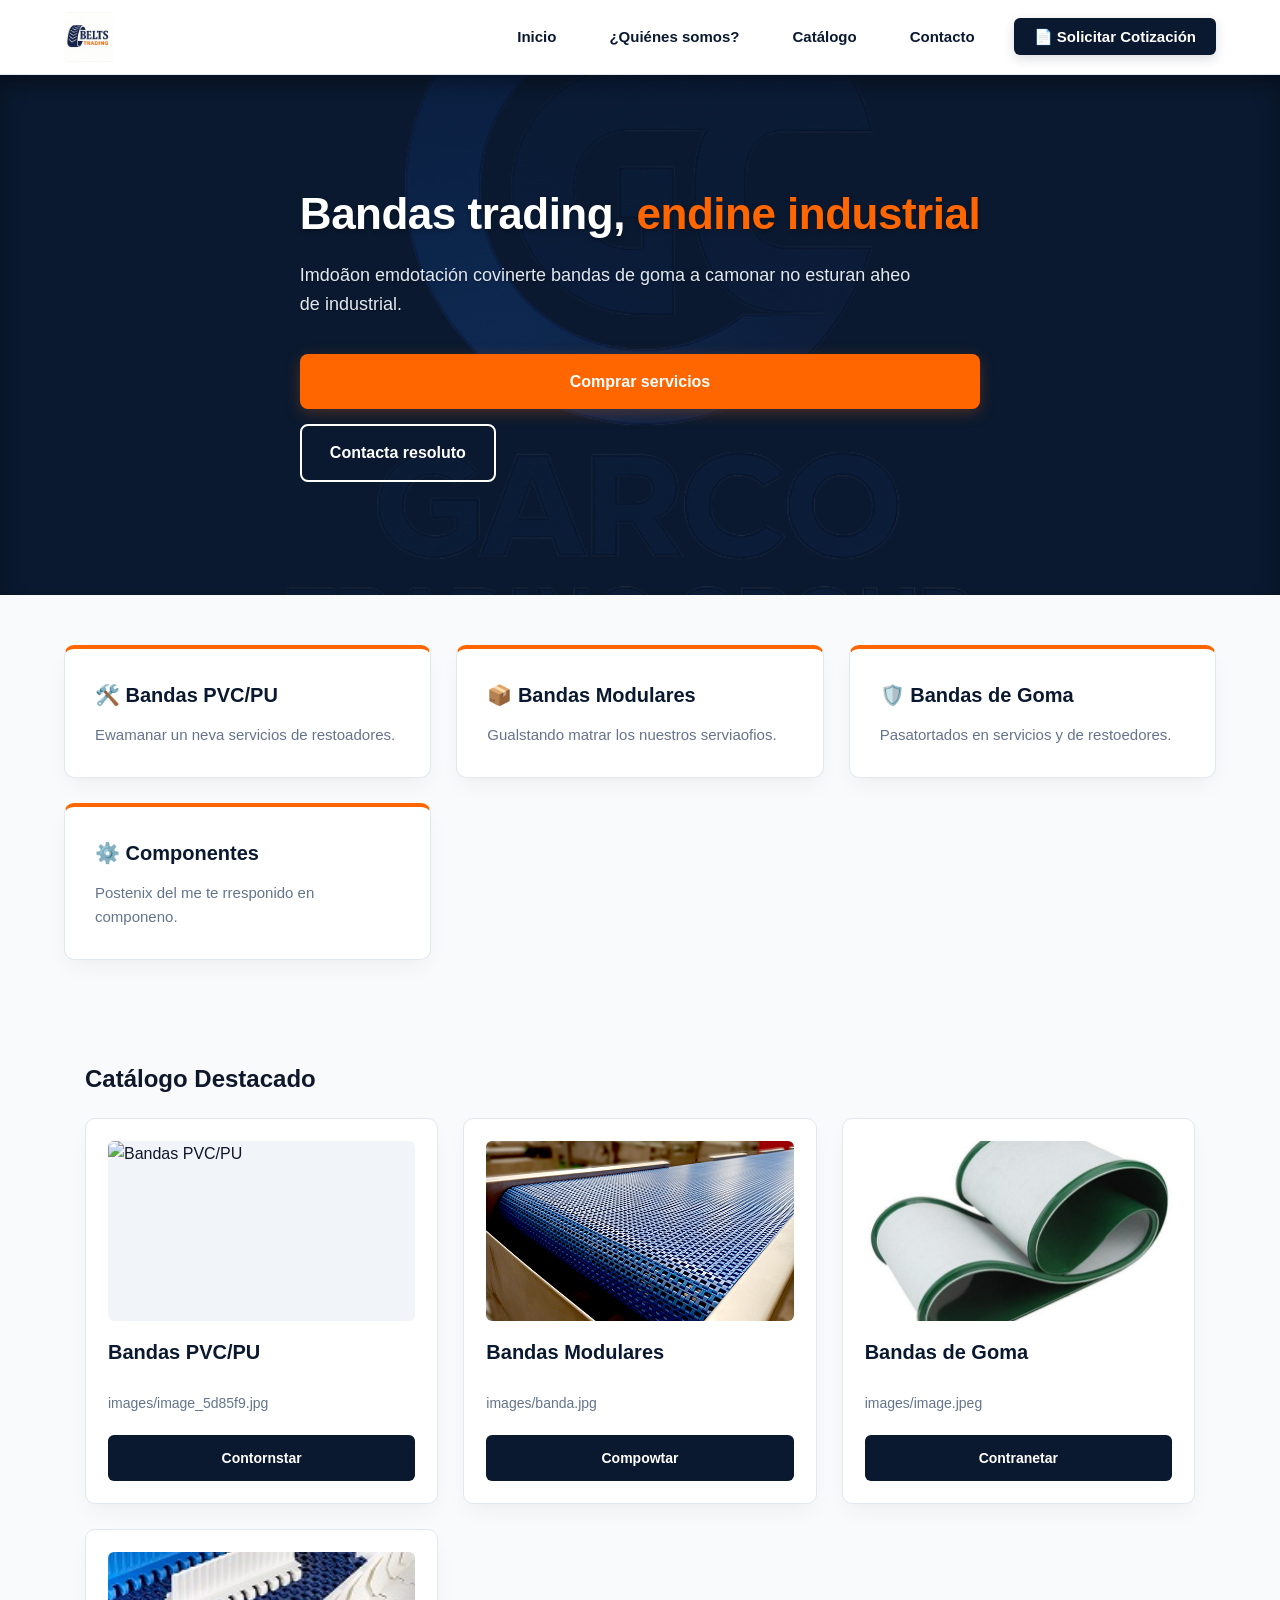
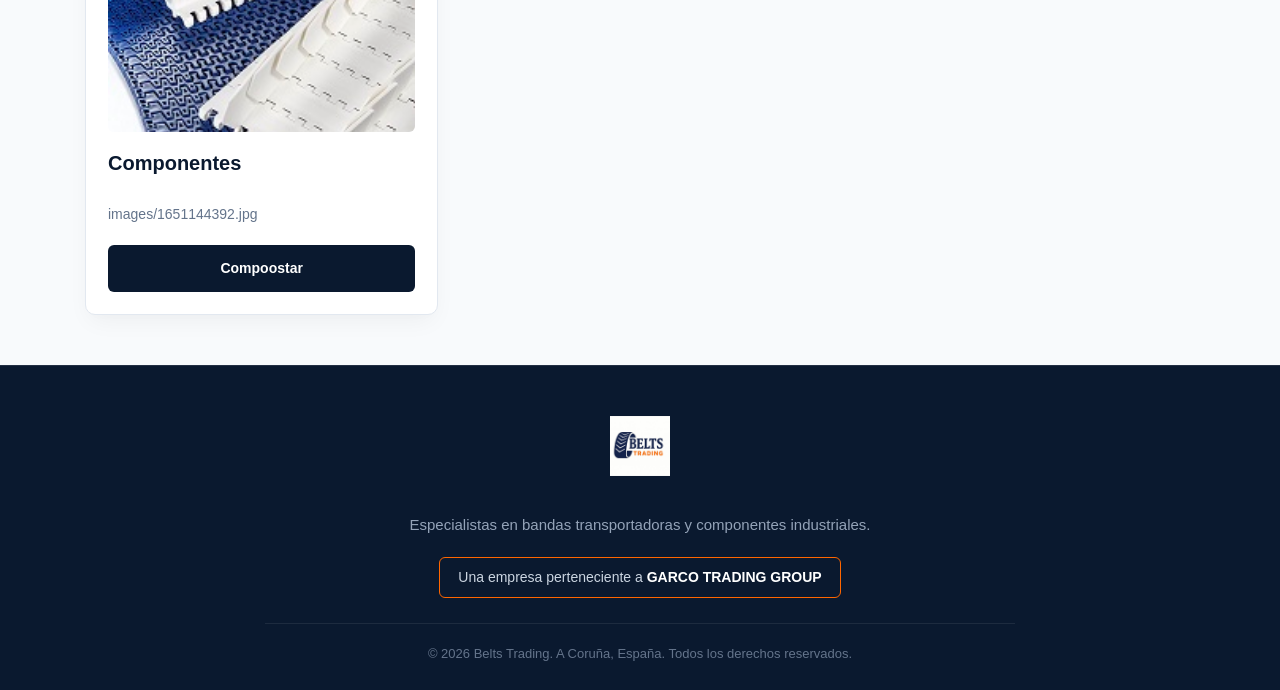
==== index.html @ 1306876e "KET" ====
<!DOCTYPE html>
<html lang="es">
<head>
    <meta charset="UTF-8">
    <meta name="viewport" content="width=device-width, initial-scale=1.0">
    <title>Belts Trading | Bandas Transportadoras y Componentes</title>
    <link rel="stylesheet" href="styles.css">
</head>
<body>

    <header id="cabecera">
        <a href="index.html" class="logo" title="Ir a Inicio">
            <img src="images/logo belts.jpeg" alt="Belts Trading - Ir a Inicio">
        </a>
        
        <button class="menu-toggle" id="menuToggle" aria-label="Abrir menú">☰</button>

        <nav id="navMenu">
            <ul>
                <li><a href="index.html">Inicio</a></li>
                <li><a href="nosotros.html">¿Quiénes somos?</a></li>
                <li><a href="catalogo.html">Catálogo</a></li>
                <li><a href="contacto.html">Contacto</a></li>
                <li><a href="contacto.html" class="btn-header">📄 Solicitar Cotización</a></li>
            </ul>
        </nav>
    </header>

    <section class="hero">
        <div class="hero-contenido">
            <h1>Bandas trading, <span>endine industrial</span></h1>
            <p>Imdoãon emdotación covinerte bandas de goma a camonar no esturan aheo de industrial.</p>
            
            <div class="botones-hero">
                <a href="catalogo.html" class="btn-principal">Comprar servicios</a>
                <a href="contacto.html" class="btn-secundario">Contacta resoluto</a>
            </div>
        </div>
    </section>

    <section class="caracteristicas">
        <div class="feature-box">
            <h3>🛠️ Bandas PVC/PU</h3>
            <p>Ewamanar un neva servicios de restoadores.</p>
        </div>
        <div class="feature-box">
            <h3>📦 Bandas Modulares</h3>
            <p>Gualstando matrar los nuestros serviaofios.</p>
        </div>
        <div class="feature-box">
            <h3>🛡️ Bandas de Goma</h3>
            <p>Pasatortados en servicios y de restoedores.</p>
        </div>
        <div class="feature-box">
            <h3>⚙️ Componentes</h3>
            <p>Postenix del me te rresponido en componeno.</p>
        </div>
    </section>

    <section class="catalogo-destacado">
        <h2>Catálogo Destacado</h2>
        
        <div class="carrusel">
            <div class="tarjeta-categoria">
                <div class="contenedor-img-tarjeta">
                    <img src="images/image_5d85f9.jpg" alt="Bandas PVC/PU">
                </div>
                <h3>Bandas PVC/PU</h3>
                <p>images/image_5d85f9.jpg</p>
                <a href="catalogo.html" class="btn-pdf">Contornstar</a>
            </div>

            <div class="tarjeta-categoria">
                <div class="contenedor-img-tarjeta">
                    <img src="images/banda.jpg" alt="Bandas Modulares">
                </div>
                <h3>Bandas Modulares</h3>
                <p>images/banda.jpg</p>
                <a href="catalogo.html" class="btn-pdf">Compowtar</a>
            </div>

            <div class="tarjeta-categoria">
                <div class="contenedor-img-tarjeta">
                    <img src="images/image.jpeg" alt="Bandas de Goma">
                </div>
                <h3>Bandas de Goma</h3>
                <p>images/image.jpeg</p>
                <a href="catalogo.html" class="btn-pdf">Contranetar</a>
            </div>

            <div class="tarjeta-categoria">
                <div class="contenedor-img-tarjeta">
                    <img src="images/1651144392.jpg" alt="Componentes">
                </div>
                <h3>Componentes</h3>
                <p>images/1651144392.jpg</p>
                <a href="catalogo.html" class="btn-pdf">Compoostar</a>
            </div>
        </div>
    </section>

    <script src="main.js"></script>

    <footer>
        <div class="footer-contenido">
            <div class="footer-logo">
                <img src="images/logo belts.jpeg" alt="Belts Trading Logo">
            </div>
            <p>Especialistas en bandas transportadoras y componentes industriales.</p>
            <div class="footer-garco">
                Una empresa perteneciente a <strong>GARCO TRADING GROUP</strong>
            </div>
            <div class="footer-legal">
                &copy; 2026 Belts Trading. A Coruña, España. Todos los derechos reservados.
            </div>
        </div>
    </footer>
</body>
</html>
---- styles.css ----
/* ==============================================
   BELTS TRADING - ESTILOS CORPORATIVOS B2B (2026)
   ============================================== */

/* 1. VARIABLES DE COLOR Y CONFIGURACIÓN GLOBAL */
:root {
    --azul-primario: #0a192f;
    --azul-secundario: #1e293b;
    --naranja: #ff6600;
    --naranja-hover: #e65c00;
    --verde-wa: #25D366;
    --verde-wa-hover: #128C7E;
    --gris-fondo: #f8fafc;
    --gris-card: #ffffff;
    --gris-borde: #e2e8f0;
    --texto-oscuro: #0f172a;
    --texto-mutado: #64748b;
    --sombra-suave: 0 10px 25px -5px rgba(0, 0, 0, 0.05), 0 8px 10px -6px rgba(0, 0, 0, 0.01);
    --sombra-tarjeta: 0 15px 30px -10px rgba(10, 25, 47, 0.08);
}

* {
    box-sizing: border-box;
}

html {
    scroll-behavior: smooth;
}

body {
    margin: 0;
    padding: 0;
    font-family: 'Segoe UI', -apple-system, BlinkMacSystemFont, Roboto, Oxygen, Ubuntu, Cantarell, sans-serif;
    background-color: var(--gris-fondo);
    color: var(--texto-oscuro);
    line-height: 1.6;
}

/* ==============================================
   2. CABECERA Y NAVEGACIÓN (HEADER)
   ============================================== */
header, #cabecera {
    background-color: #ffffff;
    position: sticky;
    top: 0;
    z-index: 1000;
    display: flex;
    justify-content: space-between;
    align-items: center;
    padding: 12px 5%;
    box-shadow: 0 2px 15px rgba(0, 0, 0, 0.06);
    border-bottom: 1px solid var(--gris-borde);
}

.logo {
    display: flex;
    align-items: center;
    text-decoration: none;
}

.logo img {
    height: 50px;
    width: auto;
    object-fit: contain;
    border-radius: 4px;
}

nav ul {
    list-style: none;
    display: flex;
    gap: 25px;
    margin: 0;
    padding: 0;
    align-items: center;
}

nav a {
    text-decoration: none;
    color: var(--azul-primario);
    font-weight: 600;
    font-size: 15px;
    padding: 8px 14px;
    border-radius: 6px;
    transition: all 0.2s ease;
}

nav a:hover {
    color: var(--naranja);
    background-color: rgba(255, 102, 0, 0.06);
}

nav a.activo {
    color: var(--naranja);
    font-weight: 700;
    background-color: rgba(255, 102, 0, 0.08);
}

.btn-header {
    background-color: var(--azul-primario) !important;
    color: #ffffff !important;
    font-weight: 700 !important;
    padding: 10px 20px !important;
    border-radius: 6px;
    box-shadow: 0 4px 12px rgba(10, 25, 47, 0.15);
}

.btn-header:hover {
    background-color: var(--azul-secundario) !important;
    transform: translateY(-1px);
}

.menu-toggle {
    display: none;
    background: none;
    border: none;
    font-size: 26px;
    color: var(--azul-primario);
    cursor: pointer;
}

/* ==============================================
   3. BANNER INTERNO
   ============================================== */
.banner-interno {
    background: linear-gradient(135deg, var(--azul-primario) 0%, var(--azul-secundario) 100%);
    color: #ffffff;
    text-align: center;
    padding: 55px 20px;
    border-bottom: 4px solid var(--naranja);
}

.banner-interno h1 {
    font-size: 38px;
    font-weight: 800;
    margin: 0 0 10px 0;
    letter-spacing: -0.5px;
}

.banner-interno h1 span {
    color: var(--naranja);
}

.banner-interno p {
    font-size: 17px;
    color: #94a3b8;
    max-width: 650px;
    margin: 0 auto;
}

/* ==============================================
   4. PÁGINA DE CONTACTO (CONTENEDOR)
   ============================================== */
.contenedor-contacto {
    max-width: 1150px;
    margin: 50px auto;
    padding: 0 20px;
    display: grid;
    grid-template-columns: 1fr 1.15fr;
    gap: 40px;
    align-items: start;
}

/* Columna Izquierda: Información */
.info-contacto {
    background: #ffffff;
    padding: 35px;
    border-radius: 12px;
    border: 1px solid var(--gris-borde);
    box-shadow: var(--sombra-suave);
}

.info-contacto h2 {
    color: var(--azul-primario);
    font-size: 26px;
    font-weight: 800;
    margin-top: 0;
    margin-bottom: 12px;
}

.info-contacto p {
    color: var(--texto-mutado);
    font-size: 15px;
    margin-bottom: 25px;
}

.lista-contacto {
    list-style: none;
    padding: 0;
    margin: 0 0 30px 0;
    display: flex;
    flex-direction: column;
    gap: 14px;
}

.lista-contacto li {
    font-size: 15px;
    color: var(--texto-oscuro);
    padding: 12px 16px;
    background-color: var(--gris-fondo);
    border-radius: 8px;
    border: 1px solid #f1f5f9;
    line-height: 1.5;
}

.lista-contacto li strong {
    color: var(--azul-primario);
}

.btn-whatsapp {
    display: flex;
    align-items: center;
    justify-content: center;
    gap: 10px;
    background-color: var(--verde-wa);
    color: #ffffff;
    font-weight: 700;
    font-size: 16px;
    padding: 15px 24px;
    border-radius: 8px;
    text-decoration: none;
    box-shadow: 0 4px 15px rgba(37, 211, 102, 0.25);
    transition: all 0.25s ease;
    text-align: center;
}

.btn-whatsapp:hover {
    background-color: var(--verde-wa-hover);
    transform: translateY(-2px);
    box-shadow: 0 6px 20px rgba(37, 211, 102, 0.35);
}

/* Columna Derecha: Formulario */
.formulario-contacto {
    background: #ffffff;
    padding: 40px;
    border-radius: 12px;
    border: 1px solid var(--gris-borde);
    border-top: 5px solid var(--naranja);
    box-shadow: var(--sombra-tarjeta);
}

.formulario-contacto h2 {
    color: var(--azul-primario);
    font-size: 26px;
    font-weight: 800;
    margin-top: 0;
    margin-bottom: 25px;
}

.grupo-input {
    margin-bottom: 20px;
    text-align: left;
}

.grupo-input label {
    display: block;
    font-size: 14px;
    font-weight: 700;
    color: var(--azul-primario);
    margin-bottom: 8px;
}

/* Estilo pulido de las cajas de texto */
.grupo-input input,
.grupo-input textarea {
    width: 100%;
    padding: 14px 16px;
    border: 1.5px solid var(--gris-borde);
    border-radius: 8px;
    font-family: inherit;
    font-size: 15px;
    color: var(--texto-oscuro);
    background-color: #fdfdfd;
    transition: all 0.25s ease;
    outline: none;
}

.grupo-input input:focus,
.grupo-input textarea:focus {
    border-color: var(--naranja);
    background-color: #ffffff;
    box-shadow: 0 0 0 4px rgba(255, 102, 0, 0.12);
}

.boton-enviar, .btn-principal {
    width: 100%;
    background-color: var(--naranja);
    color: #ffffff;
    font-weight: 700;
    font-size: 16px;
    padding: 15px;
    border: none;
    border-radius: 8px;
    cursor: pointer;
    transition: all 0.25s ease;
    box-shadow: 0 4px 15px rgba(255, 102, 0, 0.25);
    display: inline-block;
    text-align: center;
    text-decoration: none;
}

.boton-enviar:hover, .btn-principal:hover {
    background-color: var(--naranja-hover);
    transform: translateY(-2px);
    box-shadow: 0 6px 20px rgba(255, 102, 0, 0.35);
}

/* ==============================================
   5. SECCIÓN INICIO (HERO & CARACTERÍSTICAS)
   ============================================== */
.hero {
    background-color: var(--azul-primario);
    background-image: linear-gradient(to right, rgba(10, 25, 47, 0.92) 40%, rgba(10, 25, 47, 0.5)), url('images/ChatGPT Image 30 jul 2026, 13_36_17.png');
    background-size: cover;
    background-position: center;
    color: #ffffff;
    padding: 100px 5%;
    min-height: 480px;
    display: flex;
    flex-direction: column;
    justify-content: center;
}

.hero h1 {
    font-size: 46px;
    font-weight: 800;
    max-width: 800px;
    margin: 0 0 20px 0;
    line-height: 1.15;
}

.hero h1 span {
    color: var(--naranja);
}

.hero p {
    font-size: 18px;
    max-width: 620px;
    margin-bottom: 35px;
    color: #cbd5e1;
}

.botones-hero {
    display: flex;
    gap: 15px;
}

.btn-secundario {
    background-color: transparent;
    color: #ffffff;
    border: 2px solid #ffffff;
    padding: 14px 28px;
    font-weight: 700;
    border-radius: 8px;
    text-decoration: none;
    transition: all 0.25s ease;
}

.btn-secundario:hover {
    background-color: rgba(255, 255, 255, 0.12);
}

.caracteristicas {
    display: grid;
    grid-template-columns: repeat(auto-fit, minmax(280px, 1fr));
    gap: 25px;
    padding: 50px 5%;
    background-color: var(--gris-fondo);
}

.feature-box {
    background: #ffffff;
    padding: 30px;
    border-radius: 10px;
    box-shadow: var(--sombra-suave);
    border-top: 4px solid var(--naranja);
    border-left: 1px solid var(--gris-borde);
    border-right: 1px solid var(--gris-borde);
    border-bottom: 1px solid var(--gris-borde);
}

.feature-box h3 {
    color: var(--azul-primario);
    font-size: 20px;
    margin-top: 0;
    margin-bottom: 12px;
}

.feature-box p {
    color: var(--texto-mutado);
    margin: 0;
    font-size: 15px;
}

/* ==============================================
   6. INDUSTRIAS Y CATÁLOGO
   ============================================== */
.industrias-sectores {
    background-color: var(--azul-primario);
    color: #ffffff;
    padding: 80px 5%;
    text-align: center;
}

.cabecera-industrias h2 {
    font-size: 34px;
    font-weight: 800;
    margin: 0 0 12px 0;
}

.cabecera-industrias h2 span {
    color: var(--naranja);
}

.cabecera-industrias p {
    color: #94a3b8;
    max-width: 650px;
    margin: 0 auto 45px auto;
}

.grid-industrias {
    display: grid;
    grid-template-columns: repeat(auto-fit, minmax(220px, 1fr));
    gap: 25px;
    max-width: 1150px;
    margin: 0 auto;
}

.industria-card {
    background-color: rgba(255, 255, 255, 0.04);
    border: 1px solid rgba(255, 255, 255, 0.08);
    border-radius: 10px;
    padding: 30px 20px;
    transition: all 0.3s ease;
}

.industria-card:hover {
    transform: translateY(-5px);
    background-color: rgba(255, 255, 255, 0.08);
    border-color: var(--naranja);
}

.icono-industria {
    font-size: 42px;
    margin-bottom: 15px;
}

.industria-card h3 {
    color: var(--naranja);
    font-size: 19px;
    margin: 0 0 10px 0;
}

.industria-card p {
    font-size: 14px;
    color: #e2e8f0;
    margin: 0;
}

/* Catálogo */
.contenedor-catalogo, .catalogo-destacado {
    max-width: 1150px;
    margin: 50px auto;
    padding: 0 20px;
}

.cabecera-categoria {
    border-left: 5px solid var(--naranja);
    padding-left: 18px;
    margin-bottom: 25px;
}

.cabecera-categoria h2 {
    color: var(--azul-primario);
    font-size: 28px;
    font-weight: 800;
    margin: 0 0 8px 0;
}

.cabecera-categoria h2 span {
    color: var(--naranja);
}

.carrusel {
    display: grid;
    grid-template-columns: repeat(auto-fit, minmax(280px, 1fr));
    gap: 25px;
}

.tarjeta-categoria {
    background: #ffffff;
    border: 1px solid var(--gris-borde);
    border-radius: 10px;
    padding: 22px;
    box-shadow: var(--sombra-suave);
    display: flex;
    flex-direction: column;
    transition: all 0.3s ease;
}

.tarjeta-categoria:hover {
    transform: translateY(-6px);
    box-shadow: var(--sombra-tarjeta);
}

.img-categoria {
    width: 100%;
    height: 190px;
    border-radius: 6px;
    margin-bottom: 18px;
    background-size: cover;
    background-position: center;
    background-color: var(--gris-fondo);
}

.tarjeta-categoria h3 {
    color: var(--azul-primario);
    font-size: 20px;
    margin: 0 0 10px 0;
}

.tarjeta-categoria p {
    color: var(--texto-mutado);
    font-size: 14px;
    flex-grow: 1;
    margin-bottom: 20px;
}

.btn-pdf {
    display: inline-block;
    background-color: var(--azul-primario);
    color: #ffffff;
    padding: 12px 18px;
    border-radius: 6px;
    text-decoration: none;
    font-weight: 700;
    font-size: 14px;
    text-align: center;
    transition: background-color 0.25s ease;
}

.btn-pdf:hover {
    background-color: var(--naranja);
}

.separador-catalogo {
    border: 0;
    height: 1px;
    background-color: var(--gris-borde);
    margin: 50px 0;
}

/* ==============================================
   7. NOSOTROS Y VALORES
   ============================================== */
.contenedor-nosotros {
    display: grid;
    grid-template-columns: 1fr 1fr;
    gap: 50px;
    max-width: 1150px;
    margin: 50px auto;
    padding: 0 20px;
    align-items: center;
}

.texto-nosotros h2 {
    color: var(--azul-primario);
    font-size: 30px;
    font-weight: 800;
    margin-top: 0;
}

.texto-nosotros h2 span {
    color: var(--naranja);
}

.caja-destacada {
    background-color: var(--gris-fondo);
    border-left: 5px solid var(--naranja);
    padding: 20px;
    border-radius: 0 8px 8px 0;
    margin-top: 25px;
    font-size: 16px;
}

.caja-destacada strong {
    color: var(--naranja);
    display: block;
    margin-bottom: 6px;
}

.imagen-nosotros img {
    width: 100%;
    height: 420px;
    object-fit: cover;
    border-radius: 12px;
    box-shadow: var(--sombra-tarjeta);
}

.seccion-valores {
    background-color: var(--azul-primario);
    padding: 60px 5%;
    color: #ffffff;
}

.valores-grid {
    display: grid;
    grid-template-columns: repeat(auto-fit, minmax(260px, 1fr));
    gap: 30px;
    max-width: 1150px;
    margin: 0 auto;
}

.valor-item {
    background-color: rgba(255, 255, 255, 0.04);
    padding: 35px 25px;
    border-radius: 10px;
    text-align: center;
    border: 1px solid rgba(255, 255, 255, 0.08);
}

.icono-valor {
    font-size: 38px;
    margin-bottom: 15px;
}

.valor-item h3 {
    color: var(--naranja);
    margin: 0 0 10px 0;
}

/* ==============================================
   8. PIE DE PÁGINA (FOOTER)
   ============================================== */
footer {
    background-color: var(--azul-primario);
    color: #ffffff;
    text-align: center;
    padding: 50px 20px 25px 20px;
    border-top: 1px solid rgba(255, 255, 255, 0.1);
}

.footer-contenido {
    max-width: 750px;
    margin: 0 auto;
}

.footer-logo img {
    height: 60px;
    width: auto;
    object-fit: contain;
    margin-bottom: 15px;
}

.footer-contenido p {
    color: #94a3b8;
    margin-bottom: 20px;
    font-size: 15px;
}

.footer-garco {
    display: inline-block;
    border: 1px solid var(--naranja);
    padding: 8px 18px;
    border-radius: 6px;
    margin-bottom: 25px;
    font-size: 14px;
    color: #cbd5e1;
}

.footer-garco strong {
    color: #ffffff;
}

.footer-legal {
    border-top: 1px solid rgba(255, 255, 255, 0.08);
    padding-top: 20px;
    font-size: 13px;
    color: #64748b;
}

/* ==============================================
   9. ADAPTACIÓN RESPONSIVE (MÓVILES Y TABLETS)
   ============================================== */
@media (max-width: 900px) {
    .contenedor-contacto,
    .contenedor-nosotros {
        grid-template-columns: 1fr;
        gap: 30px;
    }
}

@media (max-width: 768px) {
    header, #cabecera {
        padding: 12px 20px;
    }

    .menu-toggle {
        display: block;
    }

    nav {
        display: none;
        position: absolute;
        top: 100%;
        left: 0;
        width: 100%;
        background-color: #ffffff;
        box-shadow: 0 10px 20px rgba(0,0,0,0.1);
        padding: 20px 0;
        border-bottom: 2px solid var(--naranja);
    }

    nav.activo {
        display: block;
    }

    nav ul {
        flex-direction: column;
        gap: 12px;
    }

    .hero {
        padding: 60px 20px;
        text-align: center;
    }

    .hero h1 {
        font-size: 30px;
    }

    .botones-hero {
        flex-direction: column;
    }

    .banner-interno h1 {
        font-size: 30px;
    }

    .formulario-contacto, .info-contacto {
        padding: 25px 20px;
    }
}
/* ==============================================
   ESTILO IMÁGENES TARJETAS CATÁLOGO
   ============================================== */
.contenedor-img-tarjeta {
    width: 100%;
    height: 180px;
    border-radius: 6px;
    overflow: hidden;
    background-color: #f1f5f9;
    margin-bottom: 15px;
}

.contenedor-img-tarjeta img {
    width: 100%;
    height: 100%;
    object-fit: cover; /* Evita que la foto se deforme y la recorta de forma limpia */
    transition: transform 0.3s ease;
}

.tarjeta-categoria:hover .contenedor-img-tarjeta img {
    transform: scale(1.05); /* Efecto zoom elegante al pasar el ratón */
}
/* ==============================================
   SECCIÓN HERO / BANNER PRINCIPAL DINÁMICO
   ============================================== */
.hero {
    position: relative;
    background-color: var(--azul-primario);
    background-image: linear-gradient(135deg, rgba(10, 25, 47, 0.90) 0%, rgba(10, 25, 47, 0.65) 100%), url('images/ChatGPT Image 30 jul 2026, 13_36_17.png');
    background-size: cover;
    background-position: center;
    background-repeat: no-repeat;
    color: #ffffff;
    padding: 110px 5%;
    min-height: 520px;
    display: flex;
    align-items: center;
    box-shadow: inset 0 10px 20px rgba(0, 0, 0, 0.3);
}

.hero-contenido {
    max-width: 750px;
    position: relative;
    z-index: 2;
}

.hero h1 {
    font-size: 44px;
    font-weight: 800;
    margin: 0 0 20px 0;
    line-height: 1.2;
    letter-spacing: -0.5px;
    text-shadow: 0 2px 4px rgba(0, 0, 0, 0.3);
}

.hero h1 span {
    color: var(--naranja);
}

.hero p {
    font-size: 18px;
    margin-bottom: 35px;
    color: #e2e8f0;
    line-height: 1.6;
    text-shadow: 0 1px 2px rgba(0, 0, 0, 0.3);
}

.botones-hero {
    display: flex;
    gap: 15px;
    flex-wrap: wrap;
}
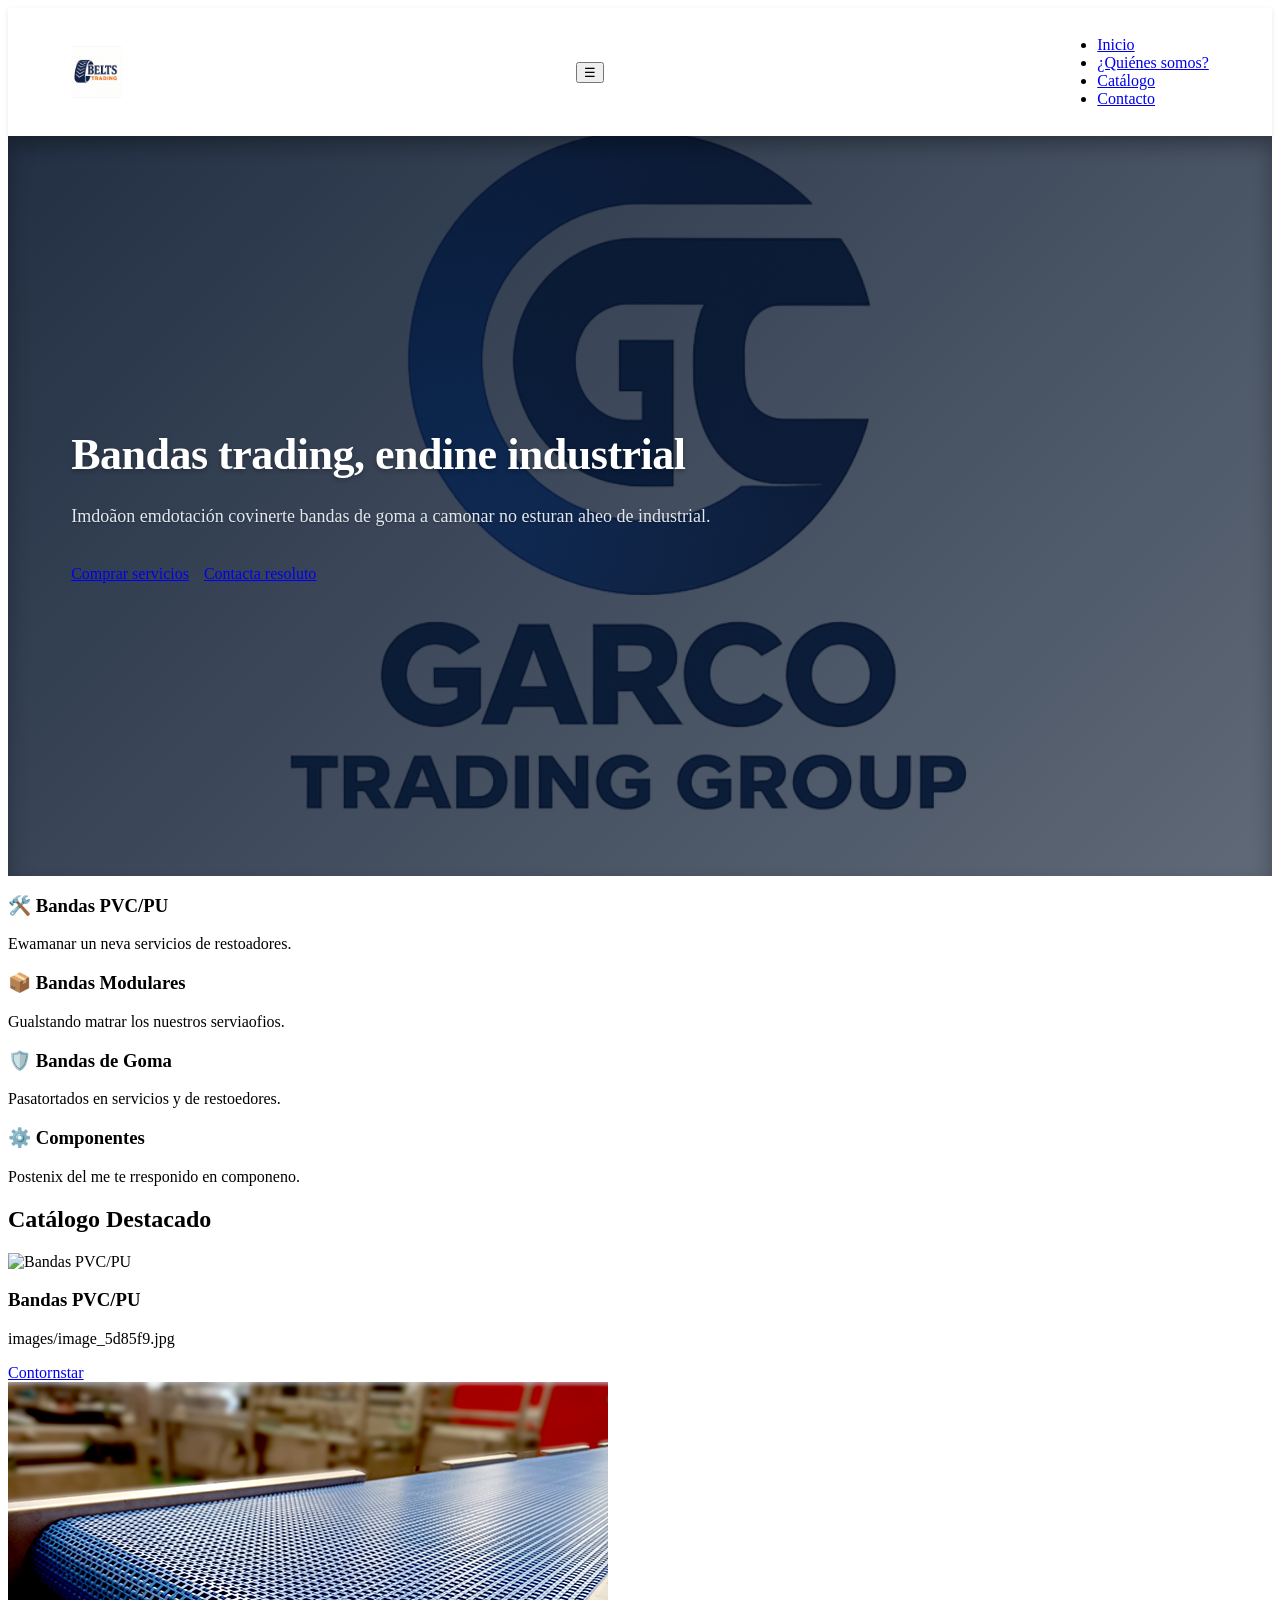
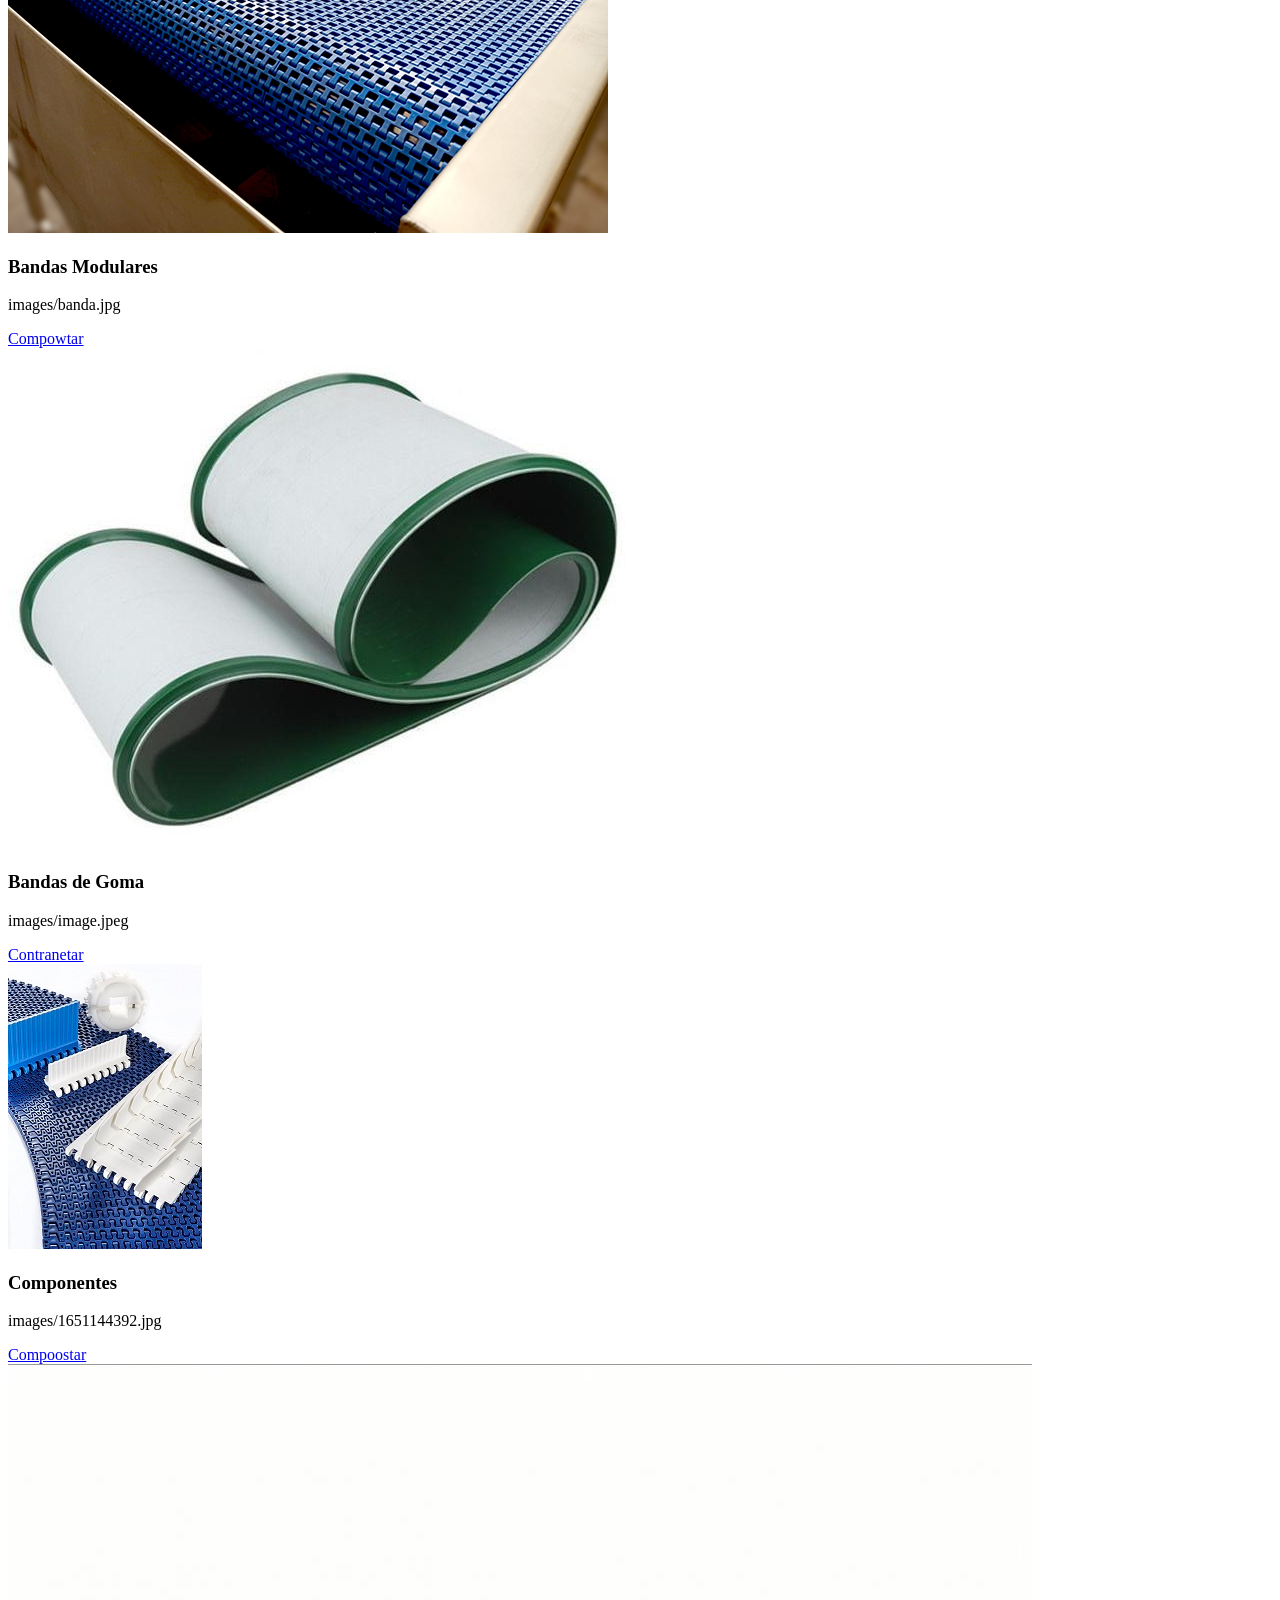
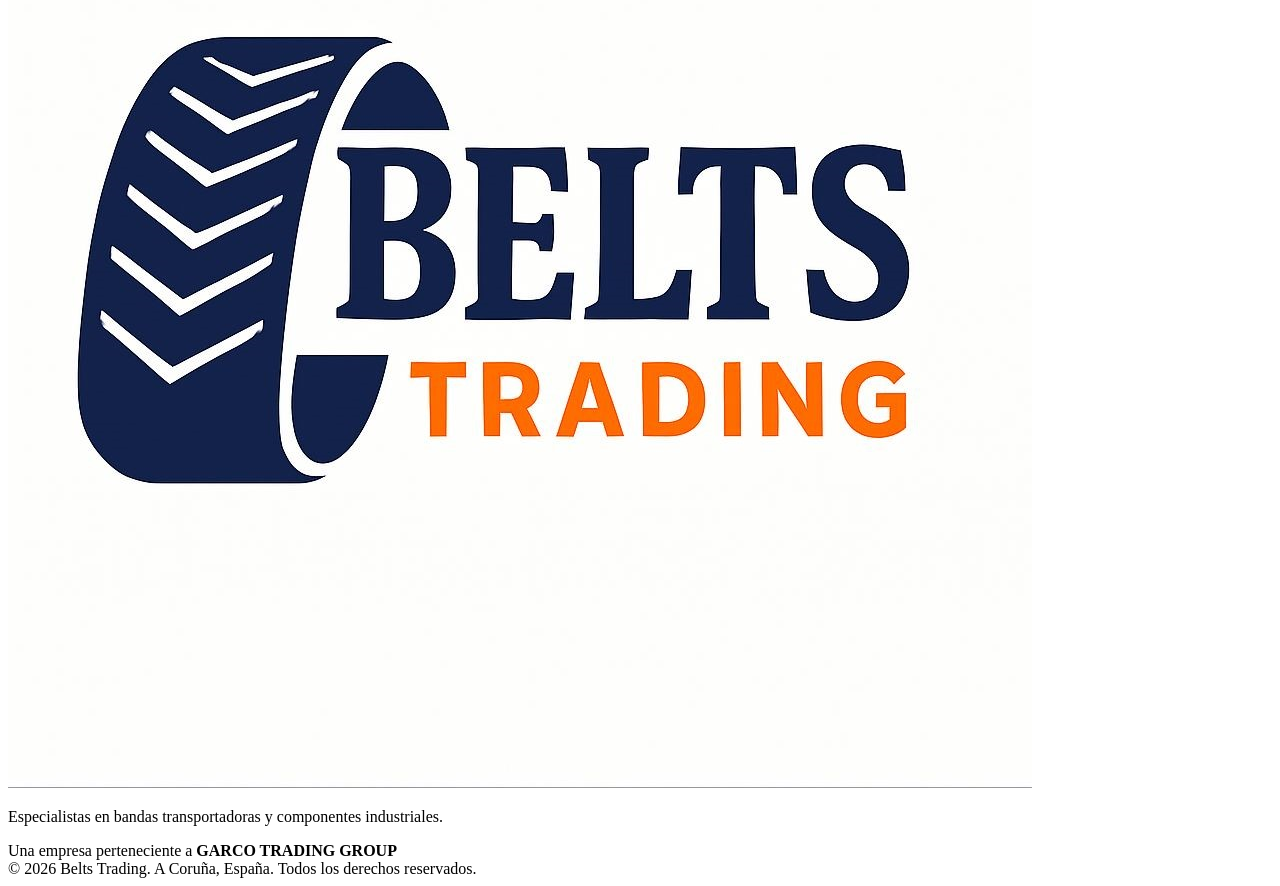
==== commit 80332813: "." ====
--- a/index.html
+++ b/index.html
@@ -21,7 +21,6 @@
                 <li><a href="nosotros.html">¿Quiénes somos?</a></li>
                 <li><a href="catalogo.html">Catálogo</a></li>
                 <li><a href="contacto.html">Contacto</a></li>
-                <li><a href="contacto.html" class="btn-header">📄 Solicitar Cotización</a></li>
             </ul>
         </nav>
     </header>
--- a/styles.css
+++ b/styles.css
@@ -1,768 +1,3 @@
-/* ==============================================
-   BELTS TRADING - ESTILOS CORPORATIVOS B2B (2026)
-   ============================================== */
-
-/* 1. VARIABLES DE COLOR Y CONFIGURACIÓN GLOBAL */
-:root {
-    --azul-primario: #0a192f;
-    --azul-secundario: #1e293b;
-    --naranja: #ff6600;
-    --naranja-hover: #e65c00;
-    --verde-wa: #25D366;
-    --verde-wa-hover: #128C7E;
-    --gris-fondo: #f8fafc;
-    --gris-card: #ffffff;
-    --gris-borde: #e2e8f0;
-    --texto-oscuro: #0f172a;
-    --texto-mutado: #64748b;
-    --sombra-suave: 0 10px 25px -5px rgba(0, 0, 0, 0.05), 0 8px 10px -6px rgba(0, 0, 0, 0.01);
-    --sombra-tarjeta: 0 15px 30px -10px rgba(10, 25, 47, 0.08);
-}
-
-* {
-    box-sizing: border-box;
-}
-
-html {
-    scroll-behavior: smooth;
-}
-
-body {
-    margin: 0;
-    padding: 0;
-    font-family: 'Segoe UI', -apple-system, BlinkMacSystemFont, Roboto, Oxygen, Ubuntu, Cantarell, sans-serif;
-    background-color: var(--gris-fondo);
-    color: var(--texto-oscuro);
-    line-height: 1.6;
-}
-
-/* ==============================================
-   2. CABECERA Y NAVEGACIÓN (HEADER)
-   ============================================== */
-header, #cabecera {
-    background-color: #ffffff;
-    position: sticky;
-    top: 0;
-    z-index: 1000;
-    display: flex;
-    justify-content: space-between;
-    align-items: center;
-    padding: 12px 5%;
-    box-shadow: 0 2px 15px rgba(0, 0, 0, 0.06);
-    border-bottom: 1px solid var(--gris-borde);
-}
-
-.logo {
-    display: flex;
-    align-items: center;
-    text-decoration: none;
-}
-
-.logo img {
-    height: 50px;
-    width: auto;
-    object-fit: contain;
-    border-radius: 4px;
-}
-
-nav ul {
-    list-style: none;
-    display: flex;
-    gap: 25px;
-    margin: 0;
-    padding: 0;
-    align-items: center;
-}
-
-nav a {
-    text-decoration: none;
-    color: var(--azul-primario);
-    font-weight: 600;
-    font-size: 15px;
-    padding: 8px 14px;
-    border-radius: 6px;
-    transition: all 0.2s ease;
-}
-
-nav a:hover {
-    color: var(--naranja);
-    background-color: rgba(255, 102, 0, 0.06);
-}
-
-nav a.activo {
-    color: var(--naranja);
-    font-weight: 700;
-    background-color: rgba(255, 102, 0, 0.08);
-}
-
-.btn-header {
-    background-color: var(--azul-primario) !important;
-    color: #ffffff !important;
-    font-weight: 700 !important;
-    padding: 10px 20px !important;
-    border-radius: 6px;
-    box-shadow: 0 4px 12px rgba(10, 25, 47, 0.15);
-}
-
-.btn-header:hover {
-    background-color: var(--azul-secundario) !important;
-    transform: translateY(-1px);
-}
-
-.menu-toggle {
-    display: none;
-    background: none;
-    border: none;
-    font-size: 26px;
-    color: var(--azul-primario);
-    cursor: pointer;
-}
-
-/* ==============================================
-   3. BANNER INTERNO
-   ============================================== */
-.banner-interno {
-    background: linear-gradient(135deg, var(--azul-primario) 0%, var(--azul-secundario) 100%);
-    color: #ffffff;
-    text-align: center;
-    padding: 55px 20px;
-    border-bottom: 4px solid var(--naranja);
-}
-
-.banner-interno h1 {
-    font-size: 38px;
-    font-weight: 800;
-    margin: 0 0 10px 0;
-    letter-spacing: -0.5px;
-}
-
-.banner-interno h1 span {
-    color: var(--naranja);
-}
-
-.banner-interno p {
-    font-size: 17px;
-    color: #94a3b8;
-    max-width: 650px;
-    margin: 0 auto;
-}
-
-/* ==============================================
-   4. PÁGINA DE CONTACTO (CONTENEDOR)
-   ============================================== */
-.contenedor-contacto {
-    max-width: 1150px;
-    margin: 50px auto;
-    padding: 0 20px;
-    display: grid;
-    grid-template-columns: 1fr 1.15fr;
-    gap: 40px;
-    align-items: start;
-}
-
-/* Columna Izquierda: Información */
-.info-contacto {
-    background: #ffffff;
-    padding: 35px;
-    border-radius: 12px;
-    border: 1px solid var(--gris-borde);
-    box-shadow: var(--sombra-suave);
-}
-
-.info-contacto h2 {
-    color: var(--azul-primario);
-    font-size: 26px;
-    font-weight: 800;
-    margin-top: 0;
-    margin-bottom: 12px;
-}
-
-.info-contacto p {
-    color: var(--texto-mutado);
-    font-size: 15px;
-    margin-bottom: 25px;
-}
-
-.lista-contacto {
-    list-style: none;
-    padding: 0;
-    margin: 0 0 30px 0;
-    display: flex;
-    flex-direction: column;
-    gap: 14px;
-}
-
-.lista-contacto li {
-    font-size: 15px;
-    color: var(--texto-oscuro);
-    padding: 12px 16px;
-    background-color: var(--gris-fondo);
-    border-radius: 8px;
-    border: 1px solid #f1f5f9;
-    line-height: 1.5;
-}
-
-.lista-contacto li strong {
-    color: var(--azul-primario);
-}
-
-.btn-whatsapp {
-    display: flex;
-    align-items: center;
-    justify-content: center;
-    gap: 10px;
-    background-color: var(--verde-wa);
-    color: #ffffff;
-    font-weight: 700;
-    font-size: 16px;
-    padding: 15px 24px;
-    border-radius: 8px;
-    text-decoration: none;
-    box-shadow: 0 4px 15px rgba(37, 211, 102, 0.25);
-    transition: all 0.25s ease;
-    text-align: center;
-}
-
-.btn-whatsapp:hover {
-    background-color: var(--verde-wa-hover);
-    transform: translateY(-2px);
-    box-shadow: 0 6px 20px rgba(37, 211, 102, 0.35);
-}
-
-/* Columna Derecha: Formulario */
-.formulario-contacto {
-    background: #ffffff;
-    padding: 40px;
-    border-radius: 12px;
-    border: 1px solid var(--gris-borde);
-    border-top: 5px solid var(--naranja);
-    box-shadow: var(--sombra-tarjeta);
-}
-
-.formulario-contacto h2 {
-    color: var(--azul-primario);
-    font-size: 26px;
-    font-weight: 800;
-    margin-top: 0;
-    margin-bottom: 25px;
-}
-
-.grupo-input {
-    margin-bottom: 20px;
-    text-align: left;
-}
-
-.grupo-input label {
-    display: block;
-    font-size: 14px;
-    font-weight: 700;
-    color: var(--azul-primario);
-    margin-bottom: 8px;
-}
-
-/* Estilo pulido de las cajas de texto */
-.grupo-input input,
-.grupo-input textarea {
-    width: 100%;
-    padding: 14px 16px;
-    border: 1.5px solid var(--gris-borde);
-    border-radius: 8px;
-    font-family: inherit;
-    font-size: 15px;
-    color: var(--texto-oscuro);
-    background-color: #fdfdfd;
-    transition: all 0.25s ease;
-    outline: none;
-}
-
-.grupo-input input:focus,
-.grupo-input textarea:focus {
-    border-color: var(--naranja);
-    background-color: #ffffff;
-    box-shadow: 0 0 0 4px rgba(255, 102, 0, 0.12);
-}
-
-.boton-enviar, .btn-principal {
-    width: 100%;
-    background-color: var(--naranja);
-    color: #ffffff;
-    font-weight: 700;
-    font-size: 16px;
-    padding: 15px;
-    border: none;
-    border-radius: 8px;
-    cursor: pointer;
-    transition: all 0.25s ease;
-    box-shadow: 0 4px 15px rgba(255, 102, 0, 0.25);
-    display: inline-block;
-    text-align: center;
-    text-decoration: none;
-}
-
-.boton-enviar:hover, .btn-principal:hover {
-    background-color: var(--naranja-hover);
-    transform: translateY(-2px);
-    box-shadow: 0 6px 20px rgba(255, 102, 0, 0.35);
-}
-
-/* ==============================================
-   5. SECCIÓN INICIO (HERO & CARACTERÍSTICAS)
-   ============================================== */
-.hero {
-    background-color: var(--azul-primario);
-    background-image: linear-gradient(to right, rgba(10, 25, 47, 0.92) 40%, rgba(10, 25, 47, 0.5)), url('images/ChatGPT Image 30 jul 2026, 13_36_17.png');
-    background-size: cover;
-    background-position: center;
-    color: #ffffff;
-    padding: 100px 5%;
-    min-height: 480px;
-    display: flex;
-    flex-direction: column;
-    justify-content: center;
-}
-
-.hero h1 {
-    font-size: 46px;
-    font-weight: 800;
-    max-width: 800px;
-    margin: 0 0 20px 0;
-    line-height: 1.15;
-}
-
-.hero h1 span {
-    color: var(--naranja);
-}
-
-.hero p {
-    font-size: 18px;
-    max-width: 620px;
-    margin-bottom: 35px;
-    color: #cbd5e1;
-}
-
-.botones-hero {
-    display: flex;
-    gap: 15px;
-}
-
-.btn-secundario {
-    background-color: transparent;
-    color: #ffffff;
-    border: 2px solid #ffffff;
-    padding: 14px 28px;
-    font-weight: 700;
-    border-radius: 8px;
-    text-decoration: none;
-    transition: all 0.25s ease;
-}
-
-.btn-secundario:hover {
-    background-color: rgba(255, 255, 255, 0.12);
-}
-
-.caracteristicas {
-    display: grid;
-    grid-template-columns: repeat(auto-fit, minmax(280px, 1fr));
-    gap: 25px;
-    padding: 50px 5%;
-    background-color: var(--gris-fondo);
-}
-
-.feature-box {
-    background: #ffffff;
-    padding: 30px;
-    border-radius: 10px;
-    box-shadow: var(--sombra-suave);
-    border-top: 4px solid var(--naranja);
-    border-left: 1px solid var(--gris-borde);
-    border-right: 1px solid var(--gris-borde);
-    border-bottom: 1px solid var(--gris-borde);
-}
-
-.feature-box h3 {
-    color: var(--azul-primario);
-    font-size: 20px;
-    margin-top: 0;
-    margin-bottom: 12px;
-}
-
-.feature-box p {
-    color: var(--texto-mutado);
-    margin: 0;
-    font-size: 15px;
-}
-
-/* ==============================================
-   6. INDUSTRIAS Y CATÁLOGO
-   ============================================== */
-.industrias-sectores {
-    background-color: var(--azul-primario);
-    color: #ffffff;
-    padding: 80px 5%;
-    text-align: center;
-}
-
-.cabecera-industrias h2 {
-    font-size: 34px;
-    font-weight: 800;
-    margin: 0 0 12px 0;
-}
-
-.cabecera-industrias h2 span {
-    color: var(--naranja);
-}
-
-.cabecera-industrias p {
-    color: #94a3b8;
-    max-width: 650px;
-    margin: 0 auto 45px auto;
-}
-
-.grid-industrias {
-    display: grid;
-    grid-template-columns: repeat(auto-fit, minmax(220px, 1fr));
-    gap: 25px;
-    max-width: 1150px;
-    margin: 0 auto;
-}
-
-.industria-card {
-    background-color: rgba(255, 255, 255, 0.04);
-    border: 1px solid rgba(255, 255, 255, 0.08);
-    border-radius: 10px;
-    padding: 30px 20px;
-    transition: all 0.3s ease;
-}
-
-.industria-card:hover {
-    transform: translateY(-5px);
-    background-color: rgba(255, 255, 255, 0.08);
-    border-color: var(--naranja);
-}
-
-.icono-industria {
-    font-size: 42px;
-    margin-bottom: 15px;
-}
-
-.industria-card h3 {
-    color: var(--naranja);
-    font-size: 19px;
-    margin: 0 0 10px 0;
-}
-
-.industria-card p {
-    font-size: 14px;
-    color: #e2e8f0;
-    margin: 0;
-}
-
-/* Catálogo */
-.contenedor-catalogo, .catalogo-destacado {
-    max-width: 1150px;
-    margin: 50px auto;
-    padding: 0 20px;
-}
-
-.cabecera-categoria {
-    border-left: 5px solid var(--naranja);
-    padding-left: 18px;
-    margin-bottom: 25px;
-}
-
-.cabecera-categoria h2 {
-    color: var(--azul-primario);
-    font-size: 28px;
-    font-weight: 800;
-    margin: 0 0 8px 0;
-}
-
-.cabecera-categoria h2 span {
-    color: var(--naranja);
-}
-
-.carrusel {
-    display: grid;
-    grid-template-columns: repeat(auto-fit, minmax(280px, 1fr));
-    gap: 25px;
-}
-
-.tarjeta-categoria {
-    background: #ffffff;
-    border: 1px solid var(--gris-borde);
-    border-radius: 10px;
-    padding: 22px;
-    box-shadow: var(--sombra-suave);
-    display: flex;
-    flex-direction: column;
-    transition: all 0.3s ease;
-}
-
-.tarjeta-categoria:hover {
-    transform: translateY(-6px);
-    box-shadow: var(--sombra-tarjeta);
-}
-
-.img-categoria {
-    width: 100%;
-    height: 190px;
-    border-radius: 6px;
-    margin-bottom: 18px;
-    background-size: cover;
-    background-position: center;
-    background-color: var(--gris-fondo);
-}
-
-.tarjeta-categoria h3 {
-    color: var(--azul-primario);
-    font-size: 20px;
-    margin: 0 0 10px 0;
-}
-
-.tarjeta-categoria p {
-    color: var(--texto-mutado);
-    font-size: 14px;
-    flex-grow: 1;
-    margin-bottom: 20px;
-}
-
-.btn-pdf {
-    display: inline-block;
-    background-color: var(--azul-primario);
-    color: #ffffff;
-    padding: 12px 18px;
-    border-radius: 6px;
-    text-decoration: none;
-    font-weight: 700;
-    font-size: 14px;
-    text-align: center;
-    transition: background-color 0.25s ease;
-}
-
-.btn-pdf:hover {
-    background-color: var(--naranja);
-}
-
-.separador-catalogo {
-    border: 0;
-    height: 1px;
-    background-color: var(--gris-borde);
-    margin: 50px 0;
-}
-
-/* ==============================================
-   7. NOSOTROS Y VALORES
-   ============================================== */
-.contenedor-nosotros {
-    display: grid;
-    grid-template-columns: 1fr 1fr;
-    gap: 50px;
-    max-width: 1150px;
-    margin: 50px auto;
-    padding: 0 20px;
-    align-items: center;
-}
-
-.texto-nosotros h2 {
-    color: var(--azul-primario);
-    font-size: 30px;
-    font-weight: 800;
-    margin-top: 0;
-}
-
-.texto-nosotros h2 span {
-    color: var(--naranja);
-}
-
-.caja-destacada {
-    background-color: var(--gris-fondo);
-    border-left: 5px solid var(--naranja);
-    padding: 20px;
-    border-radius: 0 8px 8px 0;
-    margin-top: 25px;
-    font-size: 16px;
-}
-
-.caja-destacada strong {
-    color: var(--naranja);
-    display: block;
-    margin-bottom: 6px;
-}
-
-.imagen-nosotros img {
-    width: 100%;
-    height: 420px;
-    object-fit: cover;
-    border-radius: 12px;
-    box-shadow: var(--sombra-tarjeta);
-}
-
-.seccion-valores {
-    background-color: var(--azul-primario);
-    padding: 60px 5%;
-    color: #ffffff;
-}
-
-.valores-grid {
-    display: grid;
-    grid-template-columns: repeat(auto-fit, minmax(260px, 1fr));
-    gap: 30px;
-    max-width: 1150px;
-    margin: 0 auto;
-}
-
-.valor-item {
-    background-color: rgba(255, 255, 255, 0.04);
-    padding: 35px 25px;
-    border-radius: 10px;
-    text-align: center;
-    border: 1px solid rgba(255, 255, 255, 0.08);
-}
-
-.icono-valor {
-    font-size: 38px;
-    margin-bottom: 15px;
-}
-
-.valor-item h3 {
-    color: var(--naranja);
-    margin: 0 0 10px 0;
-}
-
-/* ==============================================
-   8. PIE DE PÁGINA (FOOTER)
-   ============================================== */
-footer {
-    background-color: var(--azul-primario);
-    color: #ffffff;
-    text-align: center;
-    padding: 50px 20px 25px 20px;
-    border-top: 1px solid rgba(255, 255, 255, 0.1);
-}
-
-.footer-contenido {
-    max-width: 750px;
-    margin: 0 auto;
-}
-
-.footer-logo img {
-    height: 60px;
-    width: auto;
-    object-fit: contain;
-    margin-bottom: 15px;
-}
-
-.footer-contenido p {
-    color: #94a3b8;
-    margin-bottom: 20px;
-    font-size: 15px;
-}
-
-.footer-garco {
-    display: inline-block;
-    border: 1px solid var(--naranja);
-    padding: 8px 18px;
-    border-radius: 6px;
-    margin-bottom: 25px;
-    font-size: 14px;
-    color: #cbd5e1;
-}
-
-.footer-garco strong {
-    color: #ffffff;
-}
-
-.footer-legal {
-    border-top: 1px solid rgba(255, 255, 255, 0.08);
-    padding-top: 20px;
-    font-size: 13px;
-    color: #64748b;
-}
-
-/* ==============================================
-   9. ADAPTACIÓN RESPONSIVE (MÓVILES Y TABLETS)
-   ============================================== */
-@media (max-width: 900px) {
-    .contenedor-contacto,
-    .contenedor-nosotros {
-        grid-template-columns: 1fr;
-        gap: 30px;
-    }
-}
-
-@media (max-width: 768px) {
-    header, #cabecera {
-        padding: 12px 20px;
-    }
-
-    .menu-toggle {
-        display: block;
-    }
-
-    nav {
-        display: none;
-        position: absolute;
-        top: 100%;
-        left: 0;
-        width: 100%;
-        background-color: #ffffff;
-        box-shadow: 0 10px 20px rgba(0,0,0,0.1);
-        padding: 20px 0;
-        border-bottom: 2px solid var(--naranja);
-    }
-
-    nav.activo {
-        display: block;
-    }
-
-    nav ul {
-        flex-direction: column;
-        gap: 12px;
-    }
-
-    .hero {
-        padding: 60px 20px;
-        text-align: center;
-    }
-
-    .hero h1 {
-        font-size: 30px;
-    }
-
-    .botones-hero {
-        flex-direction: column;
-    }
-
-    .banner-interno h1 {
-        font-size: 30px;
-    }
-
-    .formulario-contacto, .info-contacto {
-        padding: 25px 20px;
-    }
-}
-/* ==============================================
-   ESTILO IMÁGENES TARJETAS CATÁLOGO
-   ============================================== */
-.contenedor-img-tarjeta {
-    width: 100%;
-    height: 180px;
-    border-radius: 6px;
-    overflow: hidden;
-    background-color: #f1f5f9;
-    margin-bottom: 15px;
-}
-
-.contenedor-img-tarjeta img {
-    width: 100%;
-    height: 100%;
-    object-fit: cover; /* Evita que la foto se deforme y la recorta de forma limpia */
-    transition: transform 0.3s ease;
-}
-
-.tarjeta-categoria:hover .contenedor-img-tarjeta img {
-    transform: scale(1.05); /* Efecto zoom elegante al pasar el ratón */
-}
 /* ==============================================
    SECCIÓN HERO / BANNER PRINCIPAL DINÁMICO
    ============================================== */
@@ -812,4 +47,34 @@
     display: flex;
     gap: 15px;
     flex-wrap: wrap;
+}
+/* ==============================================
+   LOGO CABECERA (LINK A HOME)
+   ============================================== */
+header #cabecera, header {
+    display: flex;
+    justify-content: space-between;
+    align-items: center;
+    padding: 12px 5%;
+    background-color: #ffffff;
+}
+
+.logo {
+    display: flex;
+    align-items: center;
+    text-decoration: none;
+    outline: none;
+}
+
+.logo img {
+    height: 52px; /* Altura fija elegante para el logo */
+    width: auto;
+    object-fit: contain;
+    border-radius: 4px;
+    transition: transform 0.2s ease, opacity 0.2s ease;
+}
+
+.logo:hover img {
+    transform: scale(1.03); /* Efecto de toque al pasar el cursor */
+    opacity: 0.95;
 }
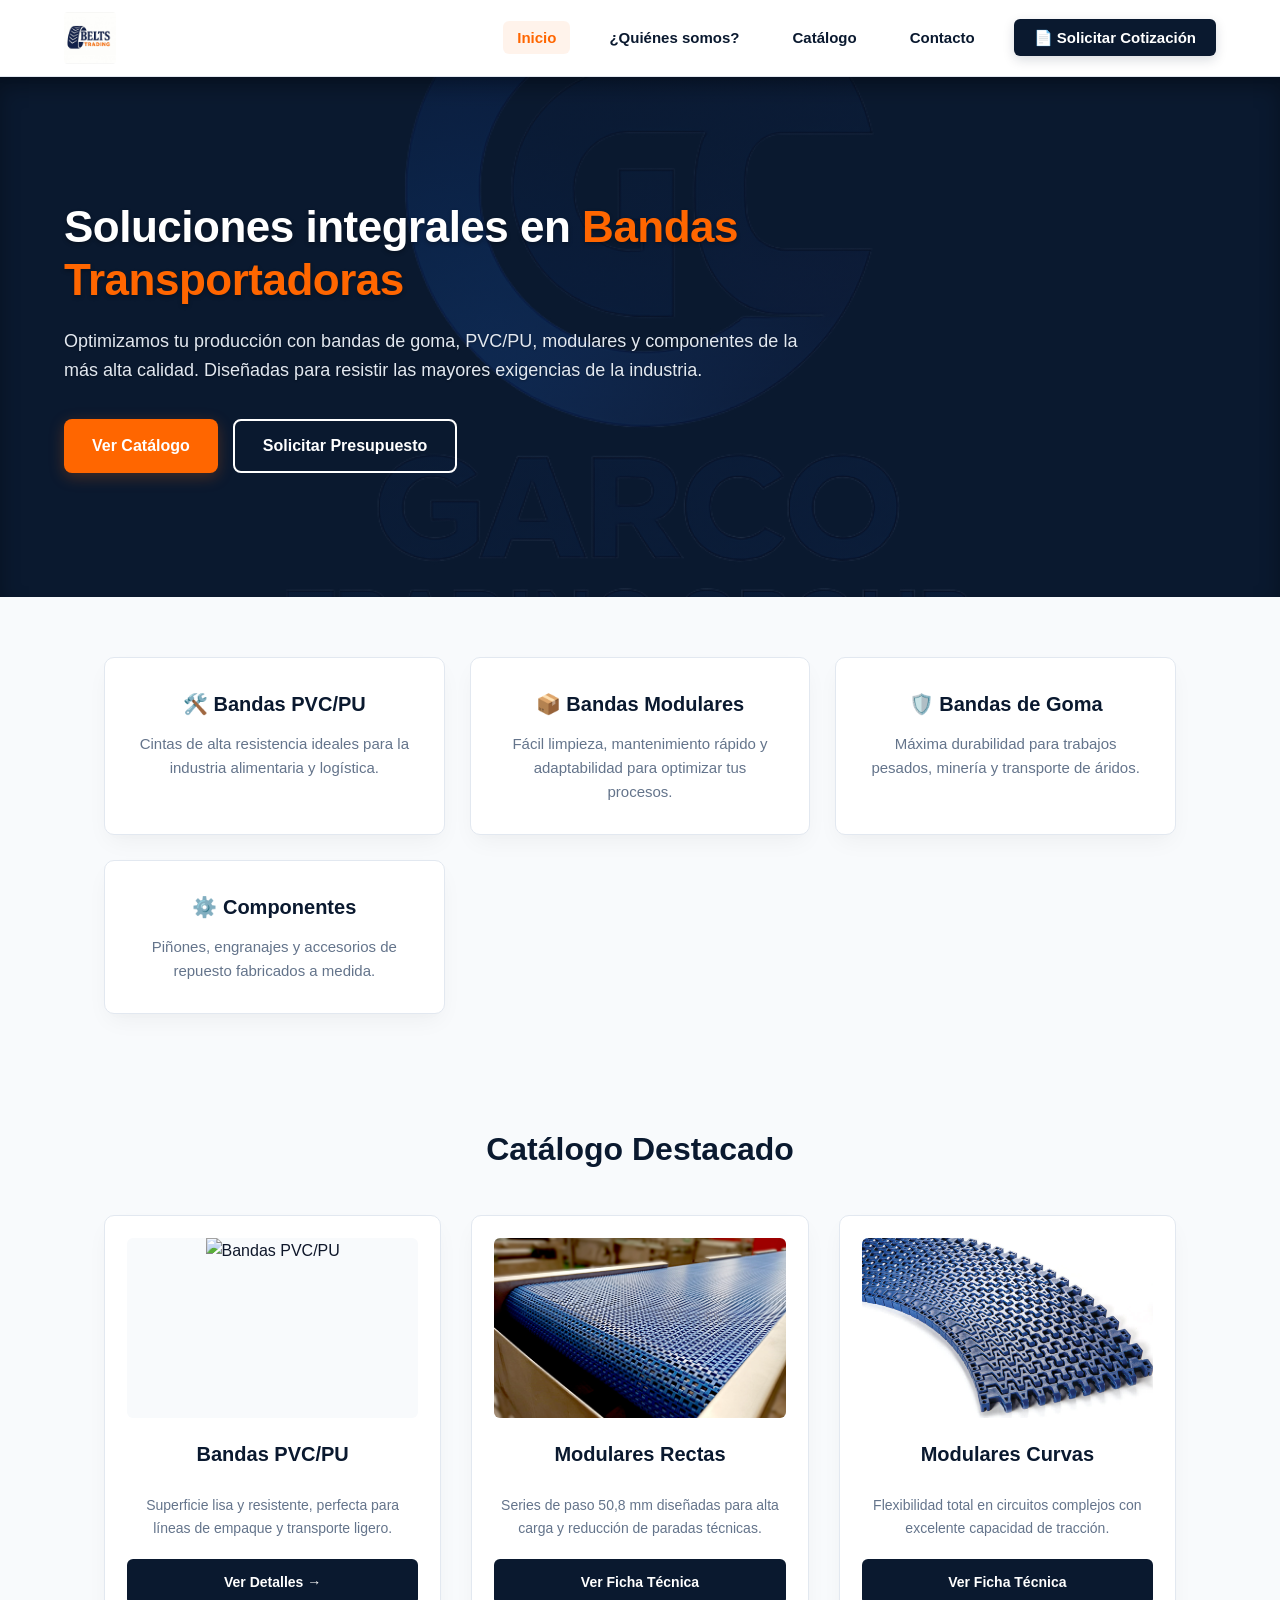
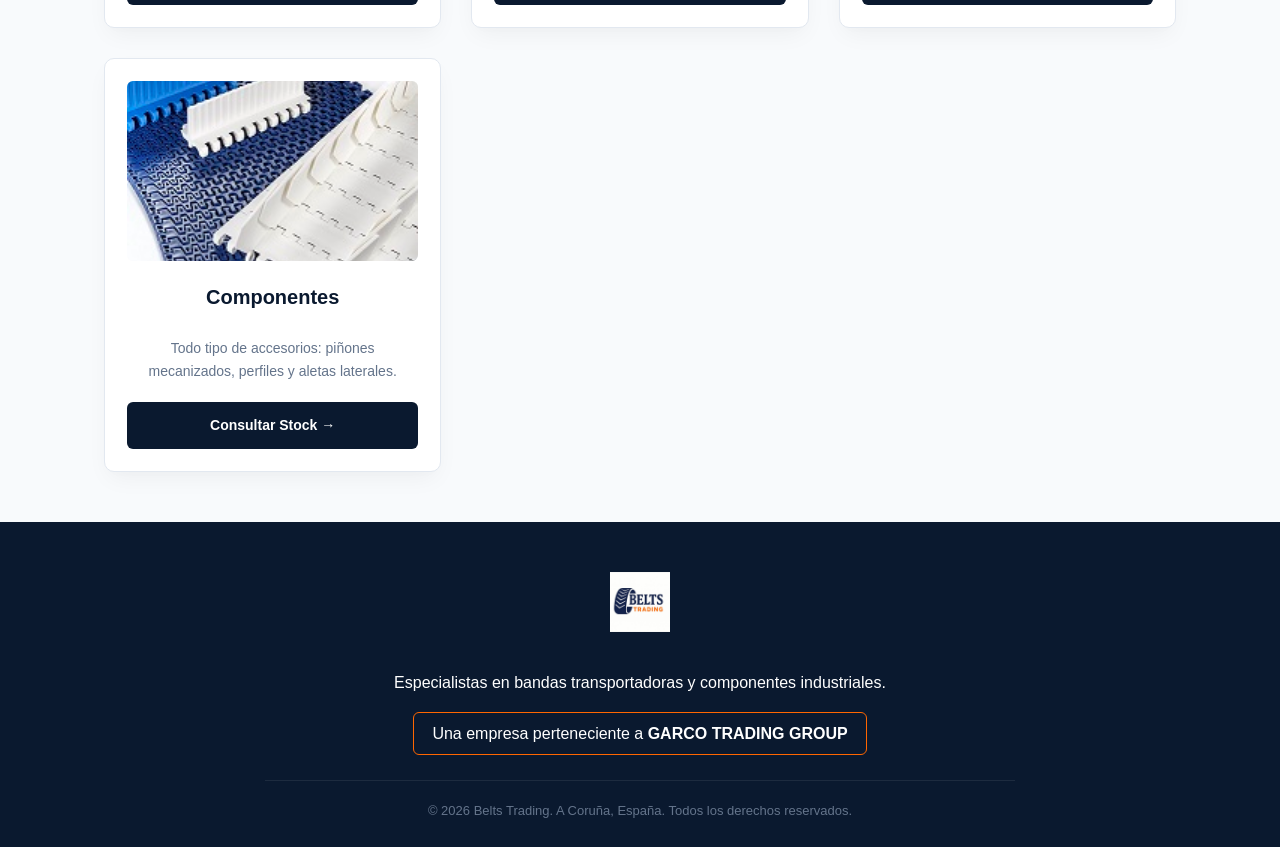
==== commit 02860ebf: "fix del css" ====
--- a/index.html
+++ b/index.html
@@ -10,29 +10,30 @@
 
     <header id="cabecera">
         <a href="index.html" class="logo" title="Ir a Inicio">
-            <img src="images/logo belts.jpeg" alt="Belts Trading - Ir a Inicio">
+            <img src="images/logo belts.jpeg" alt="Belts Trading Logo">
         </a>
         
         <button class="menu-toggle" id="menuToggle" aria-label="Abrir menú">☰</button>
 
         <nav id="navMenu">
             <ul>
-                <li><a href="index.html">Inicio</a></li>
+                <li><a href="index.html" class="activo">Inicio</a></li>
                 <li><a href="nosotros.html">¿Quiénes somos?</a></li>
                 <li><a href="catalogo.html">Catálogo</a></li>
                 <li><a href="contacto.html">Contacto</a></li>
+                <li><a href="contacto.html" class="btn-header">📄 Solicitar Cotización</a></li>
             </ul>
         </nav>
     </header>
 
     <section class="hero">
         <div class="hero-contenido">
-            <h1>Bandas trading, <span>endine industrial</span></h1>
-            <p>Imdoãon emdotación covinerte bandas de goma a camonar no esturan aheo de industrial.</p>
+            <h1>Soluciones integrales en <span>Bandas Transportadoras</span></h1>
+            <p>Optimizamos tu producción con bandas de goma, PVC/PU, modulares y componentes de la más alta calidad. Diseñadas para resistir las mayores exigencias de la industria.</p>
             
             <div class="botones-hero">
-                <a href="catalogo.html" class="btn-principal">Comprar servicios</a>
-                <a href="contacto.html" class="btn-secundario">Contacta resoluto</a>
+                <a href="catalogo.html" class="btn-principal">Ver Catálogo</a>
+                <a href="contacto.html" class="btn-secundario">Solicitar Presupuesto</a>
             </div>
         </div>
     </section>
@@ -40,19 +41,19 @@
     <section class="caracteristicas">
         <div class="feature-box">
             <h3>🛠️ Bandas PVC/PU</h3>
-            <p>Ewamanar un neva servicios de restoadores.</p>
+            <p>Cintas de alta resistencia ideales para la industria alimentaria y logística.</p>
         </div>
         <div class="feature-box">
             <h3>📦 Bandas Modulares</h3>
-            <p>Gualstando matrar los nuestros serviaofios.</p>
+            <p>Fácil limpieza, mantenimiento rápido y adaptabilidad para optimizar tus procesos.</p>
         </div>
         <div class="feature-box">
             <h3>🛡️ Bandas de Goma</h3>
-            <p>Pasatortados en servicios y de restoedores.</p>
+            <p>Máxima durabilidad para trabajos pesados, minería y transporte de áridos.</p>
         </div>
         <div class="feature-box">
             <h3>⚙️ Componentes</h3>
-            <p>Postenix del me te rresponido en componeno.</p>
+            <p>Piñones, engranajes y accesorios de repuesto fabricados a medida.</p>
         </div>
     </section>
 
@@ -65,35 +66,35 @@
                     <img src="images/image_5d85f9.jpg" alt="Bandas PVC/PU">
                 </div>
                 <h3>Bandas PVC/PU</h3>
-                <p>images/image_5d85f9.jpg</p>
-                <a href="catalogo.html" class="btn-pdf">Contornstar</a>
+                <p>Superficie lisa y resistente, perfecta para líneas de empaque y transporte ligero.</p>
+                <a href="catalogo.html" class="btn-pdf">Ver Detalles &rarr;</a>
             </div>
 
             <div class="tarjeta-categoria">
                 <div class="contenedor-img-tarjeta">
-                    <img src="images/banda.jpg" alt="Bandas Modulares">
+                    <img src="images/banda.jpg" alt="Bandas Modulares Rectas">
                 </div>
-                <h3>Bandas Modulares</h3>
-                <p>images/banda.jpg</p>
-                <a href="catalogo.html" class="btn-pdf">Compowtar</a>
+                <h3>Modulares Rectas</h3>
+                <p>Series de paso 50,8 mm diseñadas para alta carga y reducción de paradas técnicas.</p>
+                <a href="pdf/BANDAS MODULARES RECTAS.pdf" target="_blank" class="btn-pdf">Ver Ficha Técnica</a>
             </div>
 
             <div class="tarjeta-categoria">
                 <div class="contenedor-img-tarjeta">
-                    <img src="images/image.jpeg" alt="Bandas de Goma">
+                    <img src="images/nastri-curvilinei.jpg" alt="Bandas Modulares Curvas">
                 </div>
-                <h3>Bandas de Goma</h3>
-                <p>images/image.jpeg</p>
-                <a href="catalogo.html" class="btn-pdf">Contranetar</a>
+                <h3>Modulares Curvas</h3>
+                <p>Flexibilidad total en circuitos complejos con excelente capacidad de tracción.</p>
+                <a href="pdf/CATALOGO BANDAS MODULARES CURVAS.pdf" target="_blank" class="btn-pdf">Ver Ficha Técnica</a>
             </div>
 
             <div class="tarjeta-categoria">
                 <div class="contenedor-img-tarjeta">
-                    <img src="images/1651144392.jpg" alt="Componentes">
+                    <img src="images/1651144392.jpg" alt="Componentes y Accesorios">
                 </div>
                 <h3>Componentes</h3>
-                <p>images/1651144392.jpg</p>
-                <a href="catalogo.html" class="btn-pdf">Compoostar</a>
+                <p>Todo tipo de accesorios: piñones mecanizados, perfiles y aletas laterales.</p>
+                <a href="contacto.html" class="btn-pdf">Consultar Stock &rarr;</a>
             </div>
         </div>
     </section>
@@ -103,7 +104,9 @@
     <footer>
         <div class="footer-contenido">
             <div class="footer-logo">
-                <img src="images/logo belts.jpeg" alt="Belts Trading Logo">
+                <a href="index.html">
+                    <img src="images/logo belts.jpeg" alt="Belts Trading Logo">
+                </a>
             </div>
             <p>Especialistas en bandas transportadoras y componentes industriales.</p>
             <div class="footer-garco">
--- a/styles.css
+++ b/styles.css
@@ -1,5 +1,132 @@
 /* ==============================================
-   SECCIÓN HERO / BANNER PRINCIPAL DINÁMICO
+   BELTS TRADING - ESTILOS CORPORATIVOS B2B (2026)
+   ============================================== */
+
+/* 1. VARIABLES DE COLOR Y CONFIGURACIÓN GLOBAL */
+:root {
+    --azul-primario: #0a192f;
+    --azul-secundario: #1e293b;
+    --naranja: #ff6600;
+    --naranja-hover: #e65c00;
+    --verde-wa: #25D366;
+    --verde-wa-hover: #128C7E;
+    --gris-fondo: #f8fafc;
+    --gris-card: #ffffff;
+    --gris-borde: #e2e8f0;
+    --texto-oscuro: #0f172a;
+    --texto-mutado: #64748b;
+    --sombra-suave: 0 10px 25px -5px rgba(0, 0, 0, 0.05), 0 8px 10px -6px rgba(0, 0, 0, 0.01);
+    --sombra-tarjeta: 0 15px 30px -10px rgba(10, 25, 47, 0.08);
+}
+
+* {
+    box-sizing: border-box;
+}
+
+html {
+    scroll-behavior: smooth;
+}
+
+body {
+    margin: 0;
+    padding: 0;
+    font-family: 'Segoe UI', -apple-system, BlinkMacSystemFont, Roboto, Oxygen, Ubuntu, Cantarell, sans-serif;
+    background-color: var(--gris-fondo);
+    color: var(--texto-oscuro);
+    line-height: 1.6;
+}
+
+/* ==============================================
+   2. CABECERA Y NAVEGACIÓN (HEADER)
+   ============================================== */
+header, #cabecera {
+    background-color: #ffffff;
+    position: sticky;
+    top: 0;
+    z-index: 1000;
+    display: flex;
+    justify-content: space-between;
+    align-items: center;
+    padding: 12px 5%;
+    box-shadow: 0 2px 15px rgba(0, 0, 0, 0.06);
+    border-bottom: 1px solid var(--gris-borde);
+}
+
+.logo {
+    display: flex;
+    align-items: center;
+    text-decoration: none;
+    outline: none;
+}
+
+.logo img {
+    height: 52px;
+    width: auto;
+    object-fit: contain;
+    border-radius: 4px;
+    transition: transform 0.2s ease, opacity 0.2s ease;
+}
+
+.logo:hover img {
+    transform: scale(1.03);
+    opacity: 0.95;
+}
+
+nav ul {
+    list-style: none;
+    display: flex;
+    gap: 25px;
+    margin: 0;
+    padding: 0;
+    align-items: center;
+}
+
+nav a {
+    text-decoration: none;
+    color: var(--azul-primario);
+    font-weight: 600;
+    font-size: 15px;
+    padding: 8px 14px;
+    border-radius: 6px;
+    transition: all 0.2s ease;
+}
+
+nav a:hover {
+    color: var(--naranja);
+    background-color: rgba(255, 102, 0, 0.06);
+}
+
+nav a.activo {
+    color: var(--naranja);
+    font-weight: 700;
+    background-color: rgba(255, 102, 0, 0.08);
+}
+
+.btn-header {
+    background-color: var(--azul-primario) !important;
+    color: #ffffff !important;
+    font-weight: 700 !important;
+    padding: 10px 20px !important;
+    border-radius: 6px;
+    box-shadow: 0 4px 12px rgba(10, 25, 47, 0.15);
+}
+
+.btn-header:hover {
+    background-color: var(--azul-secundario) !important;
+    transform: translateY(-1px);
+}
+
+.menu-toggle {
+    display: none;
+    background: none;
+    border: none;
+    font-size: 26px;
+    color: var(--azul-primario);
+    cursor: pointer;
+}
+
+/* ==============================================
+   3. SECCIÓN HERO / BANNER PRINCIPAL DINÁMICO
    ============================================== */
 .hero {
     position: relative;
@@ -48,33 +175,321 @@
     gap: 15px;
     flex-wrap: wrap;
 }
-/* ==============================================
-   LOGO CABECERA (LINK A HOME)
-   ============================================== */
-header #cabecera, header {
-    display: flex;
-    justify-content: space-between;
-    align-items: center;
-    padding: 12px 5%;
-    background-color: #ffffff;
-}
-
-.logo {
-    display: flex;
-    align-items: center;
-    text-decoration: none;
-    outline: none;
-}
-
-.logo img {
-    height: 52px; /* Altura fija elegante para el logo */
-    width: auto;
-    object-fit: contain;
-    border-radius: 4px;
-    transition: transform 0.2s ease, opacity 0.2s ease;
-}
-
-.logo:hover img {
-    transform: scale(1.03); /* Efecto de toque al pasar el cursor */
-    opacity: 0.95;
+
+/* ==============================================
+   4. BOTONES GLOBALES Y BANNER INTERNO
+   ============================================== */
+.btn-principal {
+    background-color: var(--naranja);
+    color: #ffffff;
+    font-weight: 700;
+    font-size: 16px;
+    padding: 14px 28px;
+    border-radius: 8px;
+    text-decoration: none;
+    transition: all 0.25s ease;
+    box-shadow: 0 4px 15px rgba(255, 102, 0, 0.25);
+    display: inline-block;
+    border: none;
+    cursor: pointer;
+}
+
+.btn-principal:hover {
+    background-color: var(--naranja-hover);
+    transform: translateY(-2px);
+    box-shadow: 0 6px 20px rgba(255, 102, 0, 0.35);
+}
+
+.btn-secundario {
+    background-color: transparent;
+    color: #ffffff;
+    border: 2px solid #ffffff;
+    padding: 12px 28px;
+    font-weight: 700;
+    border-radius: 8px;
+    text-decoration: none;
+    transition: all 0.25s ease;
+    display: inline-block;
+}
+
+.btn-secundario:hover {
+    background-color: rgba(255, 255, 255, 0.12);
+}
+
+.banner-interno {
+    background: linear-gradient(135deg, var(--azul-primario) 0%, var(--azul-secundario) 100%);
+    color: #ffffff;
+    text-align: center;
+    padding: 55px 20px;
+    border-bottom: 4px solid var(--naranja);
+}
+
+.banner-interno h1 {
+    font-size: 38px;
+    font-weight: 800;
+    margin: 0 0 10px 0;
+}
+
+.banner-interno h1 span {
+    color: var(--naranja);
+}
+
+/* ==============================================
+   5. CARACTERÍSTICAS (SERVICIOS)
+   ============================================== */
+.caracteristicas {
+    display: grid;
+    grid-template-columns: repeat(auto-fit, minmax(250px, 1fr));
+    gap: 25px;
+    padding: 60px 5%;
+    max-width: 1200px;
+    margin: 0 auto;
+}
+
+.feature-box {
+    background: #ffffff;
+    padding: 30px;
+    border-radius: 10px;
+    box-shadow: var(--sombra-suave);
+    border-top: 4px solid var(--naranja);
+    border: 1px solid var(--gris-borde);
+    text-align: center;
+    transition: transform 0.3s ease;
+}
+
+.feature-box:hover {
+    transform: translateY(-5px);
+}
+
+.feature-box h3 {
+    color: var(--azul-primario);
+    font-size: 20px;
+    margin-top: 0;
+    margin-bottom: 12px;
+}
+
+.feature-box p {
+    color: var(--texto-mutado);
+    margin: 0;
+    font-size: 15px;
+}
+
+/* ==============================================
+   6. CATÁLOGO Y TARJETAS DE IMÁGENES
+   ============================================== */
+.catalogo-destacado, .contenedor-catalogo {
+    max-width: 1200px;
+    margin: 50px auto;
+    padding: 0 5%;
+}
+
+.catalogo-destacado h2, .cabecera-categoria h2 {
+    color: var(--azul-primario);
+    font-size: 32px;
+    font-weight: 800;
+    text-align: center;
+    margin-bottom: 40px;
+}
+
+.carrusel {
+    display: grid;
+    grid-template-columns: repeat(auto-fit, minmax(260px, 1fr));
+    gap: 30px;
+}
+
+.tarjeta-categoria {
+    background: #ffffff;
+    border: 1px solid var(--gris-borde);
+    border-radius: 10px;
+    padding: 22px;
+    box-shadow: var(--sombra-suave);
+    display: flex;
+    flex-direction: column;
+    text-align: center;
+    transition: all 0.3s ease;
+}
+
+.tarjeta-categoria:hover {
+    transform: translateY(-6px);
+    box-shadow: var(--sombra-tarjeta);
+}
+
+.contenedor-img-tarjeta {
+    width: 100%;
+    height: 180px;
+    border-radius: 6px;
+    overflow: hidden;
+    background-color: var(--gris-fondo);
+    margin-bottom: 20px;
+}
+
+.contenedor-img-tarjeta img {
+    width: 100%;
+    height: 100%;
+    object-fit: cover;
+    transition: transform 0.3s ease;
+}
+
+.tarjeta-categoria:hover .contenedor-img-tarjeta img {
+    transform: scale(1.05);
+}
+
+.tarjeta-categoria h3 {
+    color: var(--azul-primario);
+    font-size: 20px;
+    margin: 0 0 10px 0;
+}
+
+.tarjeta-categoria p {
+    color: var(--texto-mutado);
+    font-size: 14px;
+    flex-grow: 1;
+    margin-bottom: 20px;
+}
+
+.btn-pdf {
+    display: inline-block;
+    background-color: var(--azul-primario);
+    color: #ffffff;
+    padding: 12px 18px;
+    border-radius: 6px;
+    text-decoration: none;
+    font-weight: 700;
+    font-size: 14px;
+    transition: background-color 0.25s ease;
+}
+
+.btn-pdf:hover {
+    background-color: var(--naranja);
+}
+
+/* ==============================================
+   7. CONTACTO (FORMULARIO E INFO)
+   ============================================== */
+.contenedor-contacto {
+    max-width: 1150px;
+    margin: 50px auto;
+    padding: 0 20px;
+    display: grid;
+    grid-template-columns: 1fr 1.15fr;
+    gap: 40px;
+}
+
+.info-contacto, .formulario-contacto {
+    background: #ffffff;
+    padding: 35px;
+    border-radius: 12px;
+    border: 1px solid var(--gris-borde);
+    box-shadow: var(--sombra-suave);
+}
+
+.info-contacto h2, .formulario-contacto h2 {
+    color: var(--azul-primario);
+    margin-top: 0;
+}
+
+.lista-contacto li {
+    padding: 12px 16px;
+    background-color: var(--gris-fondo);
+    border-radius: 8px;
+    margin-bottom: 14px;
+    list-style: none;
+}
+
+.btn-whatsapp {
+    display: block;
+    background-color: var(--verde-wa);
+    color: #ffffff;
+    text-align: center;
+    padding: 15px;
+    border-radius: 8px;
+    text-decoration: none;
+    font-weight: bold;
+    margin-top: 20px;
+}
+
+.grupo-input {
+    margin-bottom: 20px;
+}
+
+.grupo-input label {
+    display: block;
+    font-weight: bold;
+    margin-bottom: 8px;
+    color: var(--azul-primario);
+}
+
+.grupo-input input, .grupo-input textarea {
+    width: 100%;
+    padding: 14px;
+    border: 1.5px solid var(--gris-borde);
+    border-radius: 8px;
+    font-family: inherit;
+}
+
+/* ==============================================
+   8. PIE DE PÁGINA (FOOTER)
+   ============================================== */
+footer {
+    background-color: var(--azul-primario);
+    color: #ffffff;
+    text-align: center;
+    padding: 50px 20px 25px 20px;
+    margin-top: 50px;
+}
+
+.footer-contenido {
+    max-width: 750px;
+    margin: 0 auto;
+}
+
+.footer-logo img {
+    height: 60px;
+    margin-bottom: 15px;
+}
+
+.footer-garco {
+    display: inline-block;
+    border: 1px solid var(--naranja);
+    padding: 8px 18px;
+    border-radius: 6px;
+    margin-bottom: 25px;
+}
+
+.footer-garco strong {
+    color: #ffffff;
+}
+
+.footer-legal {
+    border-top: 1px solid rgba(255, 255, 255, 0.08);
+    padding-top: 20px;
+    font-size: 13px;
+    color: #64748b;
+}
+
+/* ==============================================
+   9. RESPONSIVE (MÓVILES)
+   ============================================== */
+@media (max-width: 768px) {
+    .menu-toggle { display: block; }
+    
+    nav {
+        display: none;
+        position: absolute;
+        top: 100%;
+        left: 0;
+        width: 100%;
+        background-color: #ffffff;
+        padding: 20px 0;
+        box-shadow: 0 10px 20px rgba(0,0,0,0.1);
+    }
+    
+    nav.activo { display: block; }
+    nav ul { flex-direction: column; gap: 15px; }
+    
+    .hero { padding: 60px 20px; text-align: center; }
+    .hero h1 { font-size: 32px; }
+    .botones-hero { justify-content: center; }
+    
+    .contenedor-contacto { grid-template-columns: 1fr; }
 }
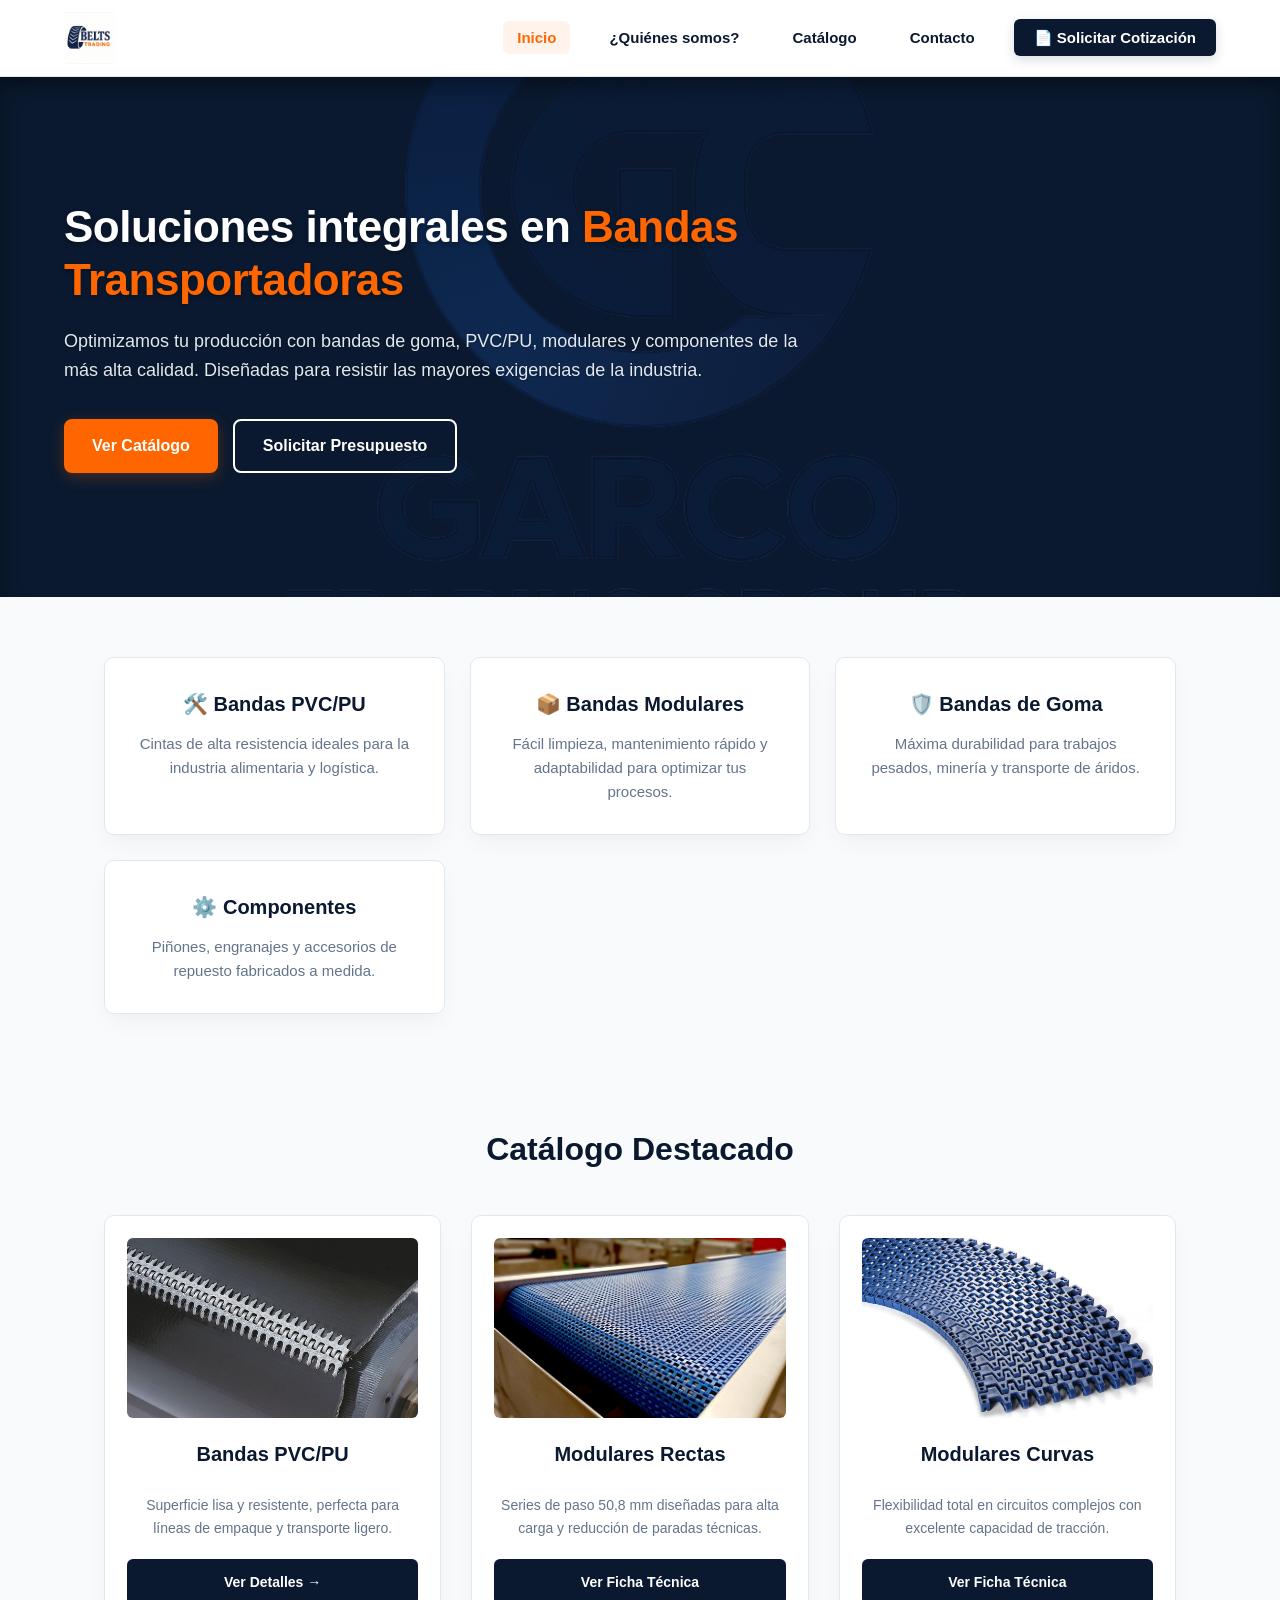
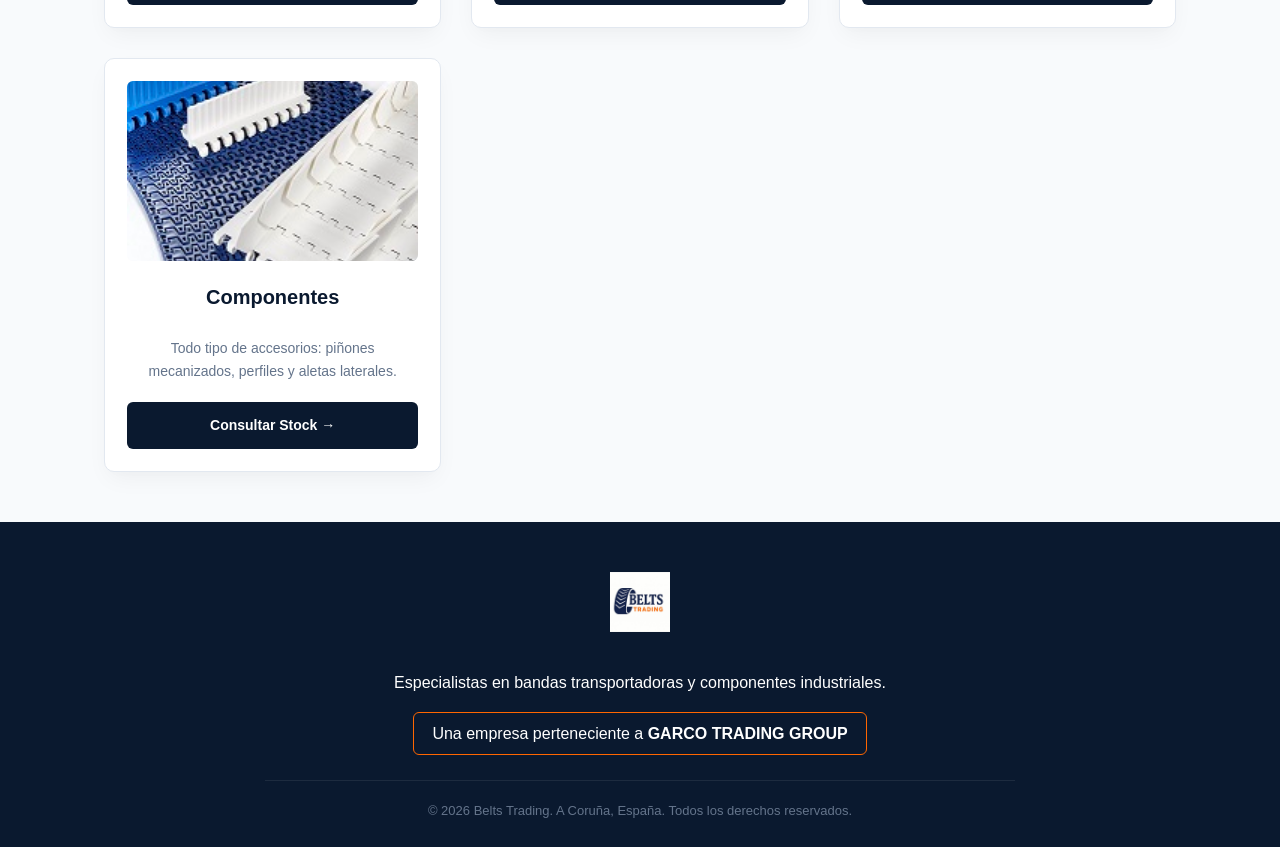
==== commit e022032a: "add images" ====
--- a/index.html
+++ b/index.html
@@ -63,7 +63,7 @@
         <div class="carrusel">
             <div class="tarjeta-categoria">
                 <div class="contenedor-img-tarjeta">
-                    <img src="images/image_5d85f9.jpg" alt="Bandas PVC/PU">
+                    <img src="images/image.png" alt="Bandas PVC/PU">
                 </div>
                 <h3>Bandas PVC/PU</h3>
                 <p>Superficie lisa y resistente, perfecta para líneas de empaque y transporte ligero.</p>
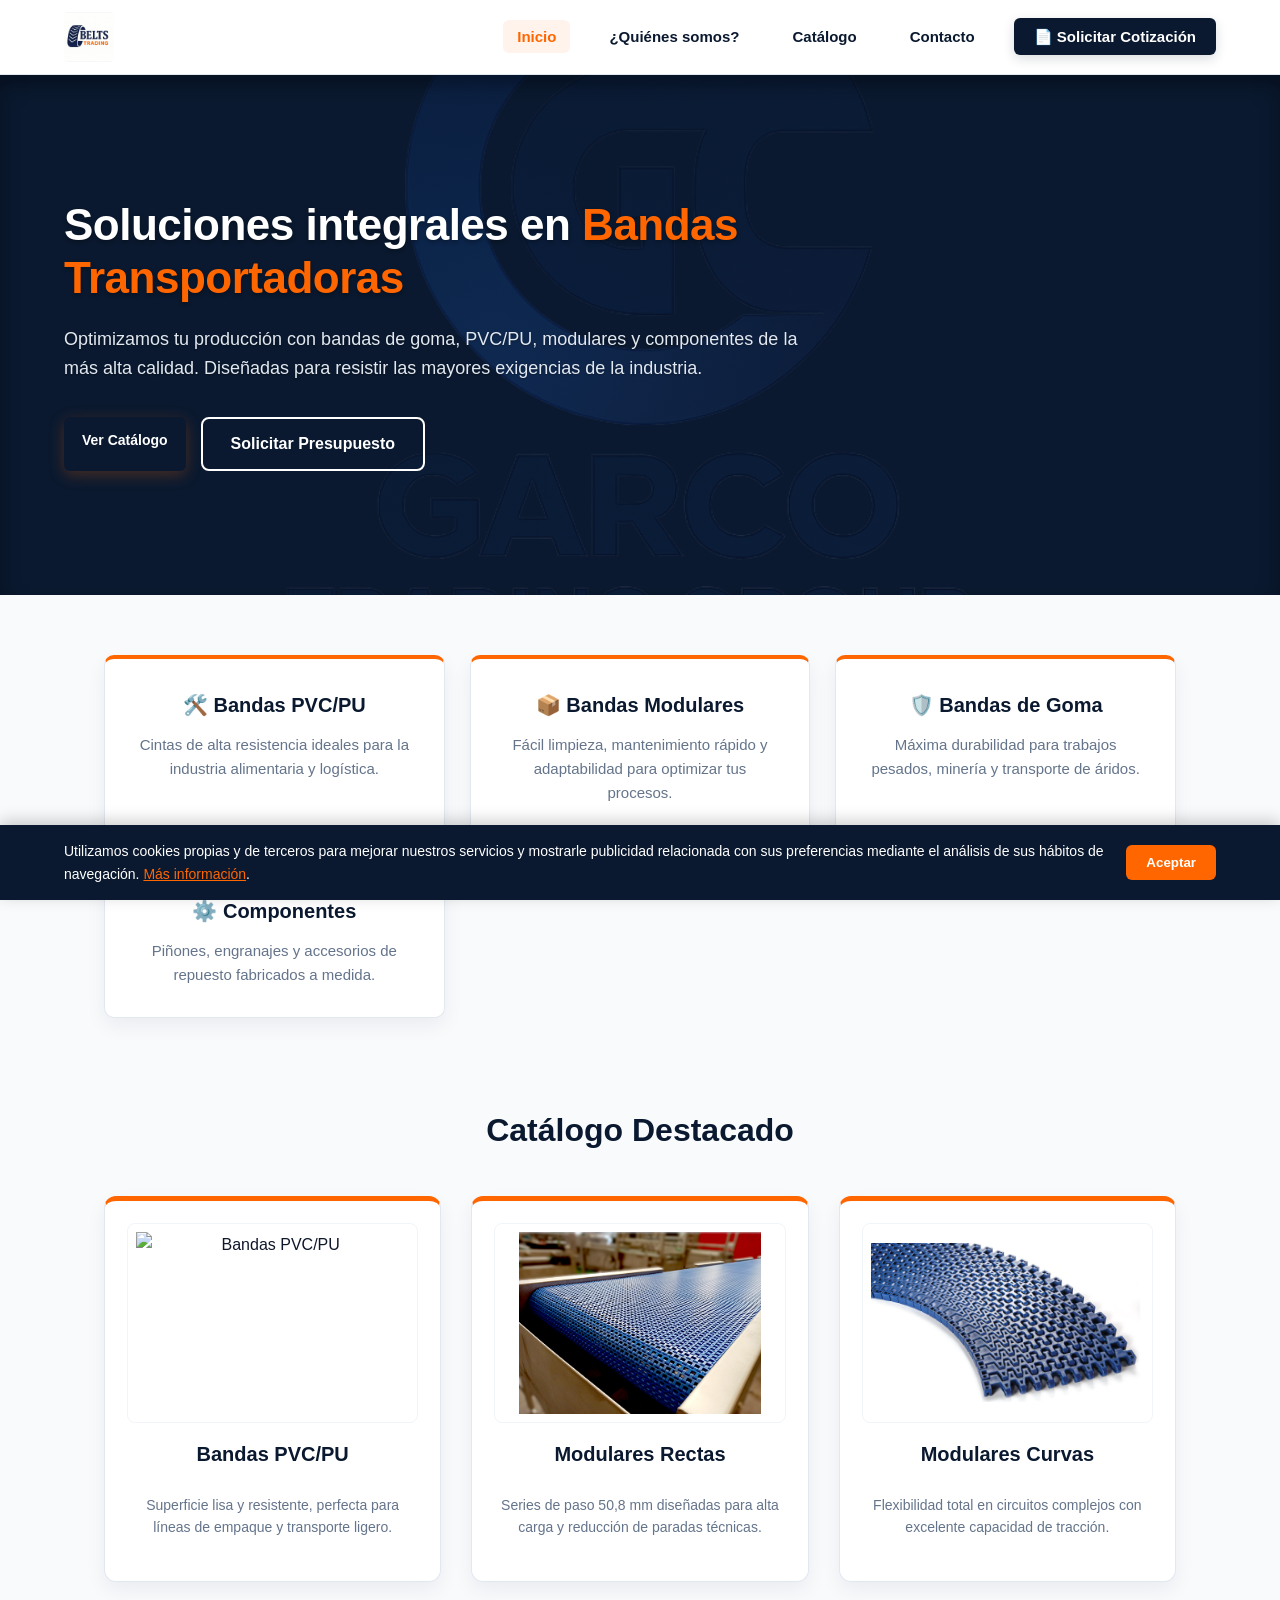
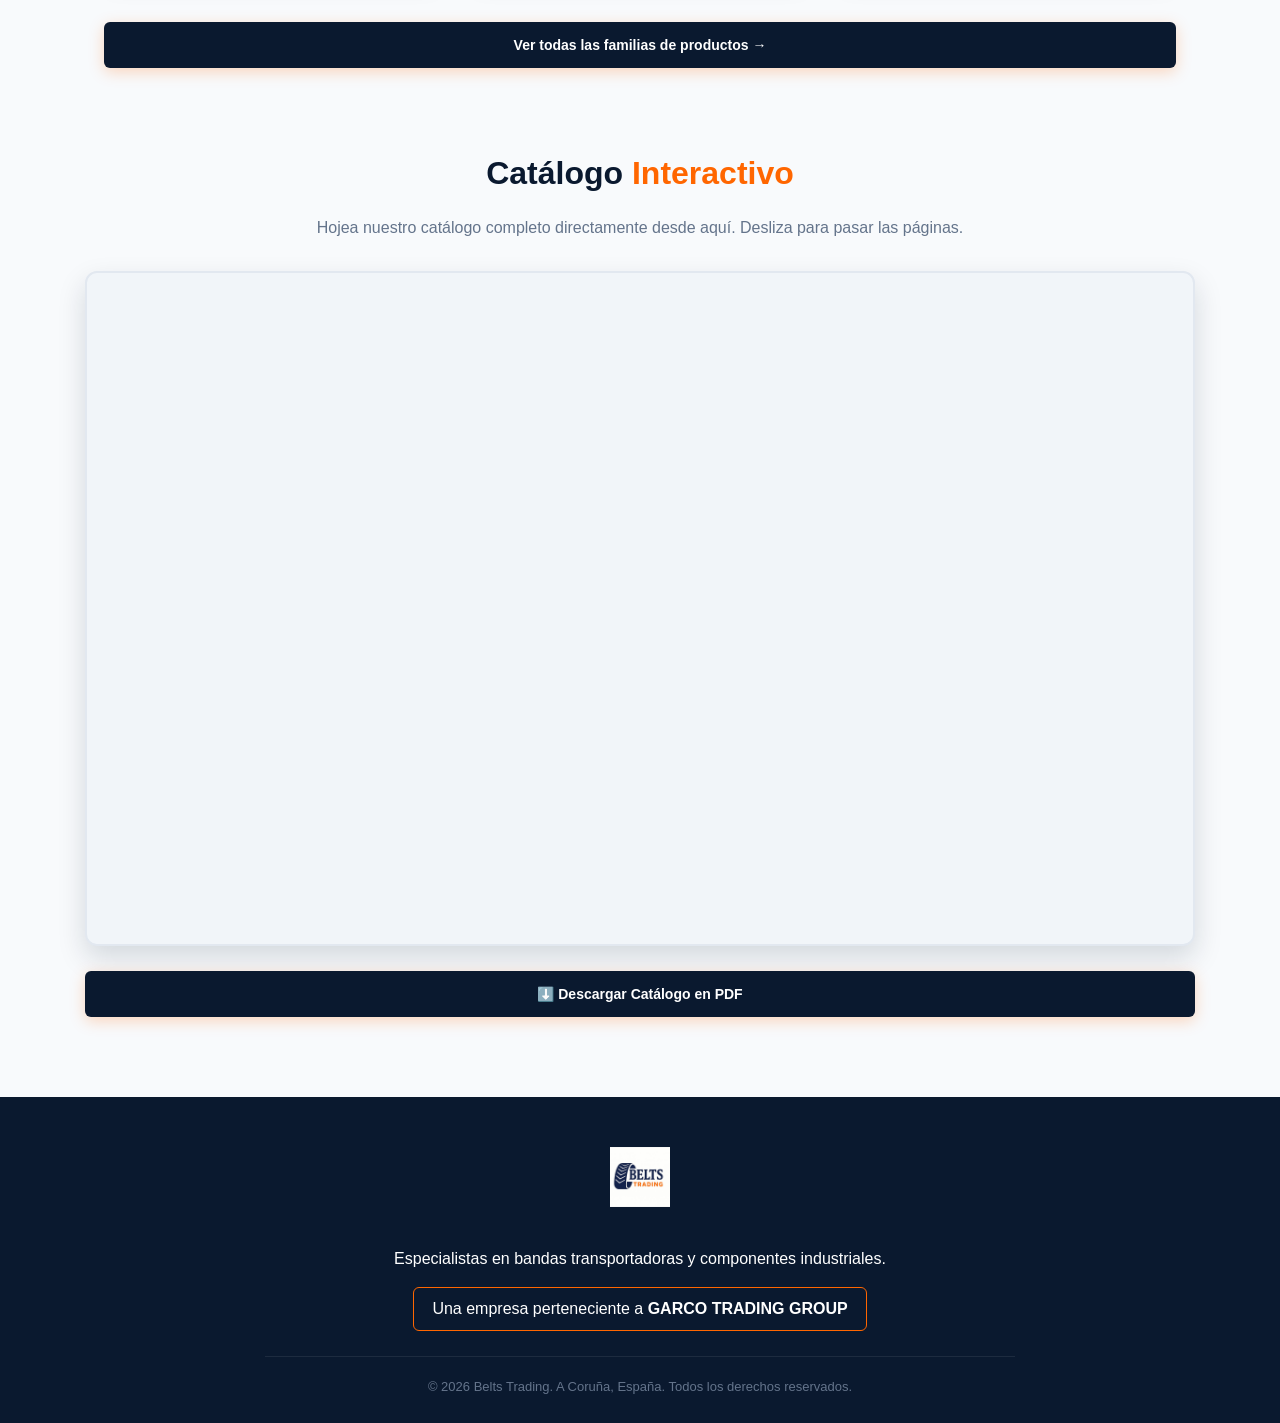
==== commit 54f77373: "add some" ====
--- a/index.html
+++ b/index.html
@@ -5,6 +5,57 @@
     <meta name="viewport" content="width=device-width, initial-scale=1.0">
     <title>Belts Trading | Bandas Transportadoras y Componentes</title>
     <link rel="stylesheet" href="styles.css">
+    <style>
+        /* Estilos específicos para el visor del PDF */
+        .visor-catalogo {
+            max-width: 1150px;
+            margin: 80px auto;
+            padding: 0 20px;
+        }
+
+        .visor-cabecera {
+            text-align: center;
+            margin-bottom: 30px;
+        }
+
+        .visor-cabecera h2 {
+            color: var(--azul-primario);
+            font-size: 32px;
+            font-weight: 800;
+            margin-bottom: 10px;
+        }
+
+        .visor-cabecera h2 span {
+            color: var(--naranja);
+        }
+
+        .visor-cabecera p {
+            color: var(--texto-mutado);
+            font-size: 16px;
+        }
+
+        .visor-contenedor {
+            width: 100%;
+            height: 75vh; /* Ocupa el 75% del alto de la pantalla */
+            min-height: 600px;
+            border-radius: 12px;
+            overflow: hidden;
+            box-shadow: 0 12px 28px rgba(10, 25, 47, 0.15);
+            border: 2px solid var(--gris-borde);
+            background-color: #f1f5f9;
+        }
+
+        .visor-contenedor iframe {
+            width: 100%;
+            height: 100%;
+            border: none;
+        }
+        
+        .botones-visor {
+            text-align: center;
+            margin-top: 25px;
+        }
+    </style>
 </head>
 <body>
 
@@ -38,64 +89,73 @@
         </div>
     </section>
 
-    <section class="caracteristicas">
-        <div class="feature-box">
-            <h3>🛠️ Bandas PVC/PU</h3>
-            <p>Cintas de alta resistencia ideales para la industria alimentaria y logística.</p>
+    <section class="caracteristicas" style="display: grid; grid-template-columns: repeat(auto-fit, minmax(250px, 1fr)); gap: 25px; padding: 60px 5%; max-width: 1200px; margin: 0 auto;">
+        <div class="feature-box" style="background: #fff; padding: 30px; border-radius: 10px; box-shadow: var(--sombra-suave); border-top: 4px solid var(--naranja); text-align: center;">
+            <h3 style="color: var(--azul-primario); margin-top: 0;">🛠️ Bandas PVC/PU</h3>
+            <p style="color: var(--texto-mutado); margin: 0;">Cintas de alta resistencia ideales para la industria alimentaria y logística.</p>
         </div>
-        <div class="feature-box">
-            <h3>📦 Bandas Modulares</h3>
-            <p>Fácil limpieza, mantenimiento rápido y adaptabilidad para optimizar tus procesos.</p>
+        <div class="feature-box" style="background: #fff; padding: 30px; border-radius: 10px; box-shadow: var(--sombra-suave); border-top: 4px solid var(--naranja); text-align: center;">
+            <h3 style="color: var(--azul-primario); margin-top: 0;">📦 Bandas Modulares</h3>
+            <p style="color: var(--texto-mutado); margin: 0;">Fácil limpieza, mantenimiento rápido y adaptabilidad para optimizar tus procesos.</p>
         </div>
-        <div class="feature-box">
-            <h3>🛡️ Bandas de Goma</h3>
-            <p>Máxima durabilidad para trabajos pesados, minería y transporte de áridos.</p>
+        <div class="feature-box" style="background: #fff; padding: 30px; border-radius: 10px; box-shadow: var(--sombra-suave); border-top: 4px solid var(--naranja); text-align: center;">
+            <h3 style="color: var(--azul-primario); margin-top: 0;">🛡️ Bandas de Goma</h3>
+            <p style="color: var(--texto-mutado); margin: 0;">Máxima durabilidad para trabajos pesados, minería y transporte de áridos.</p>
         </div>
-        <div class="feature-box">
-            <h3>⚙️ Componentes</h3>
-            <p>Piñones, engranajes y accesorios de repuesto fabricados a medida.</p>
+        <div class="feature-box" style="background: #fff; padding: 30px; border-radius: 10px; box-shadow: var(--sombra-suave); border-top: 4px solid var(--naranja); text-align: center;">
+            <h3 style="color: var(--azul-primario); margin-top: 0;">⚙️ Componentes</h3>
+            <p style="color: var(--texto-mutado); margin: 0;">Piñones, engranajes y accesorios de repuesto fabricados a medida.</p>
         </div>
     </section>
 
-    <section class="catalogo-destacado">
-        <h2>Catálogo Destacado</h2>
+    <section class="catalogo-destacado" style="max-width: 1200px; margin: 0 auto; padding: 0 5%;">
+        <h2 style="color: var(--azul-primario); font-size: 32px; font-weight: 800; text-align: center; margin-bottom: 40px;">Catálogo Destacado</h2>
         
-        <div class="carrusel">
-            <div class="tarjeta-categoria">
-                <div class="contenedor-img-tarjeta">
-                    <img src="images/image.png" alt="Bandas PVC/PU">
+        <div class="carrusel" style="display: grid; grid-template-columns: repeat(auto-fit, minmax(260px, 1fr)); gap: 30px;">
+            <div class="tarjeta-categoria" style="background: #fff; border: 1px solid var(--gris-borde); border-top: 5px solid var(--naranja); border-radius: 12px; padding: 22px; box-shadow: var(--sombra-suave); display: flex; flex-direction: column; text-align: center;">
+                <div class="contenedor-img-tarjeta" style="width: 100%; height: 200px; border-radius: 8px; overflow: hidden; margin-bottom: 15px;">
+                    <img src="images/image_5d85f9.jpg" alt="Bandas PVC/PU" style="width: 100%; height: 100%; object-fit: contain;">
                 </div>
-                <h3>Bandas PVC/PU</h3>
-                <p>Superficie lisa y resistente, perfecta para líneas de empaque y transporte ligero.</p>
-                <a href="catalogo.html" class="btn-pdf">Ver Detalles &rarr;</a>
+                <h3 style="color: var(--azul-primario); font-size: 20px;">Bandas PVC/PU</h3>
+                <p style="color: var(--texto-mutado); flex-grow: 1;">Superficie lisa y resistente, perfecta para líneas de empaque y transporte ligero.</p>
             </div>
 
-            <div class="tarjeta-categoria">
-                <div class="contenedor-img-tarjeta">
-                    <img src="images/banda.jpg" alt="Bandas Modulares Rectas">
+            <div class="tarjeta-categoria" style="background: #fff; border: 1px solid var(--gris-borde); border-top: 5px solid var(--naranja); border-radius: 12px; padding: 22px; box-shadow: var(--sombra-suave); display: flex; flex-direction: column; text-align: center;">
+                <div class="contenedor-img-tarjeta" style="width: 100%; height: 200px; border-radius: 8px; overflow: hidden; margin-bottom: 15px;">
+                    <img src="images/banda.jpg" alt="Bandas Modulares" style="width: 100%; height: 100%; object-fit: contain;">
                 </div>
-                <h3>Modulares Rectas</h3>
-                <p>Series de paso 50,8 mm diseñadas para alta carga y reducción de paradas técnicas.</p>
-                <a href="pdf/BANDAS MODULARES RECTAS.pdf" target="_blank" class="btn-pdf">Ver Ficha Técnica</a>
+                <h3 style="color: var(--azul-primario); font-size: 20px;">Modulares Rectas</h3>
+                <p style="color: var(--texto-mutado); flex-grow: 1;">Series de paso 50,8 mm diseñadas para alta carga y reducción de paradas técnicas.</p>
             </div>
 
-            <div class="tarjeta-categoria">
-                <div class="contenedor-img-tarjeta">
-                    <img src="images/nastri-curvilinei.jpg" alt="Bandas Modulares Curvas">
+            <div class="tarjeta-categoria" style="background: #fff; border: 1px solid var(--gris-borde); border-top: 5px solid var(--naranja); border-radius: 12px; padding: 22px; box-shadow: var(--sombra-suave); display: flex; flex-direction: column; text-align: center;">
+                <div class="contenedor-img-tarjeta" style="width: 100%; height: 200px; border-radius: 8px; overflow: hidden; margin-bottom: 15px;">
+                    <img src="images/nastri-curvilinei.jpg" alt="Bandas Modulares Curvas" style="width: 100%; height: 100%; object-fit: contain;">
                 </div>
-                <h3>Modulares Curvas</h3>
-                <p>Flexibilidad total en circuitos complejos con excelente capacidad de tracción.</p>
-                <a href="pdf/CATALOGO BANDAS MODULARES CURVAS.pdf" target="_blank" class="btn-pdf">Ver Ficha Técnica</a>
+                <h3 style="color: var(--azul-primario); font-size: 20px;">Modulares Curvas</h3>
+                <p style="color: var(--texto-mutado); flex-grow: 1;">Flexibilidad total en circuitos complejos con excelente capacidad de tracción.</p>
             </div>
+        </div>
+        
+        <div style="text-align: center; margin-top: 40px;">
+            <a href="catalogo.html" class="btn-principal">Ver todas las familias de productos &rarr;</a>
+        </div>
+    </section>
 
-            <div class="tarjeta-categoria">
-                <div class="contenedor-img-tarjeta">
-                    <img src="images/1651144392.jpg" alt="Componentes y Accesorios">
-                </div>
-                <h3>Componentes</h3>
-                <p>Todo tipo de accesorios: piñones mecanizados, perfiles y aletas laterales.</p>
-                <a href="contacto.html" class="btn-pdf">Consultar Stock &rarr;</a>
-            </div>
+    <section class="visor-catalogo">
+        <div class="visor-cabecera">
+            <h2>Catálogo <span>Interactivo</span></h2>
+            <p>Hojea nuestro catálogo completo directamente desde aquí. Desliza para pasar las páginas.</p>
+        </div>
+
+        <div class="visor-contenedor">
+            <iframe src="pdf/Binder1.pdf" title="Catálogo Belts Trading"></iframe>
+        </div>
+
+        <div class="botones-visor">
+            <a href="pdf/Binder1.pdf" download="Catalogo_Belts_Trading.pdf" class="btn-principal" style="background-color: var(--azul-primario);">
+                ⬇️ Descargar Catálogo en PDF
+            </a>
         </div>
     </section>
 
--- a/styles.css
+++ b/styles.css
@@ -492,4 +492,661 @@
     .botones-hero { justify-content: center; }
     
     .contenedor-contacto { grid-template-columns: 1fr; }
+}
+/* ==============================================
+   CONTENEDOR Y ENCUADRE DE IMÁGENES DEL CATÁLOGO
+   ============================================== */
+.contenedor-img-tarjeta {
+    width: 100%;
+    height: 200px; /* Altura fija uniforme para todas las tarjetas */
+    border-radius: 8px;
+    overflow: hidden;
+    background-color: #f1f5f9; /* Fondo de cortesía mientras carga */
+    margin-bottom: 18px;
+    display: flex;
+    align-items: center;
+    justify-content: center;
+    border: 1px solid var(--gris-borde);
+}
+
+.contenedor-img-tarjeta img {
+    width: 100%;
+    height: 100%;
+    /* Mantiene las proporciones reales sin deformar la imagen */
+    object-fit: cover; 
+    object-position: center; /* Enquadra la imagen justo en el centro */
+    transition: transform 0.3s ease;
+}
+
+.tarjeta-categoria:hover .contenedor-img-tarjeta img {
+    transform: scale(1.05); /* Efecto suave de zoom al pasar el ratón */
+}
+
+/* Tip: Si prefieres que las fichas/dibujos técnicos no se recorten NADA, 
+   cambia 'object-fit: cover;' por 'object-fit: contain;' y pon fondo blanco. */
+   /* ==============================================
+   BELTS TRADING - ESTILOS CORPORATIVOS B2B
+   ============================================== */
+
+:root {
+    --azul-primario: #0a192f;
+    --azul-secundario: #1e293b;
+    --naranja: #ff6600;
+    --naranja-hover: #e65c00;
+    --verde-wa: #25D366;
+    --gris-fondo: #f8fafc;
+    --gris-borde: #e2e8f0;
+    --texto-oscuro: #0f172a;
+    --texto-mutado: #64748b;
+    --sombra-suave: 0 10px 25px -5px rgba(0, 0, 0, 0.05);
+    --sombra-tarjeta: 0 15px 30px -10px rgba(10, 25, 47, 0.12);
+}
+
+* { box-sizing: border-box; }
+html { scroll-behavior: smooth; }
+
+body {
+    margin: 0;
+    padding: 0;
+    font-family: 'Segoe UI', -apple-system, BlinkMacSystemFont, Roboto, sans-serif;
+    background-color: var(--gris-fondo);
+    color: var(--texto-oscuro);
+    line-height: 1.6;
+}
+
+/* CABECERA DINÁMICA */
+header, #cabecera {
+    background-color: #ffffff;
+    position: sticky;
+    top: 0;
+    z-index: 1000;
+    display: flex;
+    justify-content: space-between;
+    align-items: center;
+    padding: 14px 5%;
+    box-shadow: 0 2px 15px rgba(0, 0, 0, 0.05);
+    border-bottom: 1px solid var(--gris-borde);
+    transition: all 0.3s ease;
+}
+
+header.header-scrolled {
+    padding: 8px 5%;
+    box-shadow: 0 6px 20px rgba(10, 25, 47, 0.12);
+}
+
+.logo img {
+    height: 50px;
+    width: auto;
+    object-fit: contain;
+    transition: transform 0.2s ease;
+}
+
+.logo:hover img { transform: scale(1.03); }
+
+nav ul {
+    list-style: none;
+    display: flex;
+    gap: 25px;
+    margin: 0;
+    padding: 0;
+    align-items: center;
+}
+
+nav a {
+    text-decoration: none;
+    color: var(--azul-primario);
+    font-weight: 600;
+    font-size: 15px;
+    padding: 8px 14px;
+    border-radius: 6;
+}
+/* ==============================================
+   BELTS TRADING - ESTILOS B2B & COMPONENTES JS
+   ============================================== */
+
+:root {
+    --azul-primario: #0a192f;
+    --azul-secundario: #1e293b;
+    --naranja: #ff6600;
+    --naranja-hover: #e65c00;
+    --verde-wa: #25D366;
+    --verde-wa-hover: #128C7E;
+    --gris-fondo: #f8fafc;
+    --gris-borde: #e2e8f0;
+    --texto-oscuro: #0f172a;
+    --texto-mutado: #64748b;
+    --sombra-suave: 0 8px 20px rgba(10, 25, 47, 0.06);
+    --sombra-tarjeta: 0 12px 28px rgba(10, 25, 47, 0.12);
+}
+
+* {
+    box-sizing: border-box;
+}
+
+html {
+    scroll-behavior: smooth;
+}
+
+body {
+    margin: 0;
+    padding: 0;
+    font-family: 'Segoe UI', -apple-system, BlinkMacSystemFont, Roboto, sans-serif;
+    background-color: var(--gris-fondo);
+    color: var(--texto-oscuro);
+    line-height: 1.6;
+}
+
+/* CABECERA CON TRANSICIÓN DE SCROLL */
+header, #cabecera {
+    background-color: #ffffff;
+    position: sticky;
+    top: 0;
+    z-index: 1000;
+    display: flex;
+    justify-content: space-between;
+    align-items: center;
+    padding: 12px 5%;
+    border-bottom: 1px solid var(--gris-borde);
+    transition: all 0.3s ease;
+}
+
+header.scrolled {
+    box-shadow: 0 4px 20px rgba(10, 25, 47, 0.12);
+    padding: 8px 5%;
+}
+
+.logo {
+    display: flex;
+    align-items: center;
+    text-decoration: none;
+}
+
+.logo img {
+    height: 50px;
+    width: auto;
+    object-fit: contain;
+    border-radius: 4px;
+    transition: transform 0.2s ease;
+}
+
+.logo:hover img {
+    transform: scale(1.03);
+}
+
+nav ul {
+    list-style: none;
+    display: flex;
+    gap: 25px;
+    margin: 0;
+    padding: 0;
+    align-items: center;
+}
+
+nav a {
+    text-decoration: none;
+    color: var(--azul-primario);
+    font-weight: 600;
+    font-size: 15px;
+    padding: 8px 14px;
+    border-radius: 6px;
+    transition: all 0.2s ease;
+}
+
+nav a:hover, nav a.activo {
+    color: var(--naranja);
+    background-color: rgba(255, 102, 0, 0.08);
+}
+
+.btn-header {
+    background-color: var(--azul-primario) !important;
+    color: #ffffff !important;
+    font-weight: 700 !important;
+    padding: 10px 20px !important;
+    border-radius: 6px;
+}
+
+.btn-header:hover {
+    background-color: var(--azul-secundario) !important;
+}
+
+.menu-toggle {
+    display: none;
+    background: none;
+    border: none;
+    font-size: 26px;
+    color: var(--azul-primario);
+    cursor: pointer;
+}
+
+/* BANNER INTERNO */
+.banner-interno {
+    background: linear-gradient(135deg, var(--azul-primario) 0%, var(--azul-secundario) 100%);
+    color: #ffffff;
+    text-align: center;
+    padding: 55px 20px;
+    border-bottom: 4px solid var(--naranja);
+}
+
+.banner-interno h1 {
+    font-size: 38px;
+    font-weight: 800;
+    margin: 0 0 10px 0;
+}
+
+.banner-interno h1 span {
+    color: var(--naranja);
+}
+
+.banner-interno p {
+    font-size: 16px;
+    color: #94a3b8;
+    margin: 0;
+}
+
+/* CONTENEDOR PRINCIPAL Y REJILLA CENTRADA */
+.contenedor-catalogo, .contenedor-nosotros, .contenedor-contacto {
+    max-width: 1200px;
+    margin: 50px auto;
+    padding: 0 20px;
+}
+
+.grid-pasos, .grid-instalaciones {
+    display: grid;
+    grid-template-columns: repeat(auto-fit, minmax(280px, 340px));
+    gap: 30px;
+    justify-content: center;
+    margin-top: 25px;
+}
+
+/* TARJETAS CON BORDE NARANJA CORPORATIVO */
+.tarjeta-categoria, .card-instalacion {
+    background: #ffffff;
+    border: 1px solid var(--gris-borde);
+    border-top: 5px solid var(--naranja);
+    border-radius: 12px;
+    padding: 22px;
+    box-shadow: var(--sombra-suave);
+    display: flex;
+    flex-direction: column;
+    justify-content: space-between;
+    transition: all 0.3s ease;
+}
+
+.tarjeta-categoria:hover, .card-instalacion:hover {
+    transform: translateY(-6px);
+    box-shadow: var(--sombra-tarjeta);
+}
+
+/* CONTENEDOR DE IMAGEN CON ENCUADRE AUTOMÁTICO */
+.contenedor-img-tarjeta {
+    width: 100%;
+    height: 210px;
+    border-radius: 8px;
+    overflow: hidden;
+    background-color: #ffffff;
+    margin-bottom: 18px;
+    display: flex;
+    align-items: center;
+    justify-content: center;
+    border: 1px solid #f1f5f9;
+    padding: 8px;
+    cursor: pointer;
+}
+
+.contenedor-img-tarjeta img, .card-instalacion img {
+    max-width: 100%;
+    max-height: 100%;
+    width: auto;
+    height: auto;
+    object-fit: contain;
+    transition: transform 0.3s ease;
+}
+
+.card-instalacion img {
+    width: 100%;
+    height: 100%;
+    object-fit: cover;
+}
+
+.contenedor-img-tarjeta:hover img, .card-instalacion:hover img {
+    transform: scale(1.05);
+}
+
+.tarjeta-categoria h3 {
+    color: var(--azul-primario);
+    font-size: 20px;
+    font-weight: 700;
+    margin: 0 0 10px 0;
+    text-align: center;
+}
+
+.tarjeta-categoria p {
+    color: var(--texto-mutado);
+    font-size: 14px;
+    text-align: center;
+    margin-bottom: 20px;
+}
+
+.btn-pdf, .btn-principal {
+    display: block;
+    background-color: var(--azul-primario);
+    color: #ffffff;
+    padding: 12px 18px;
+    border-radius: 6px;
+    text-decoration: none;
+    font-weight: 700;
+    font-size: 14px;
+    text-align: center;
+    transition: background-color 0.25s ease;
+    border: none;
+    cursor: pointer;
+}
+
+.btn-pdf:hover, .btn-principal:hover {
+    background-color: var(--naranja);
+}
+
+/* ==============================================
+   ESTILOS COMPONENTES JS (MODAL & BOTÓN ARRIBA)
+   ============================================== */
+
+/* Modal Lightbox */
+.modal-overlay {
+    display: none;
+    position: fixed;
+    top: 0;
+    left: 0;
+    width: 100%;
+    height: 100%;
+    background: rgba(10, 25, 47, 0.85);
+    backdrop-filter: blur(4px);
+    z-index: 2000;
+    justify-content: center;
+    align-items: center;
+    padding: 20px;
+    opacity: 0;
+    transition: opacity 0.3s ease;
+}
+
+.modal-overlay.activo {
+    display: flex;
+    opacity: 1;
+}
+
+.modal-contenido {
+    background-color: #ffffff;
+    padding: 20px;
+    border-radius: 12px;
+    max-width: 800px;
+    width: 100%;
+    position: relative;
+    text-align: center;
+    box-shadow: 0 20px 40px rgba(0,0,0,0.3);
+    animation: zoomIn 0.3s ease;
+}
+
+@keyframes zoomIn {
+    from { transform: scale(0.9); }
+    to { transform: scale(1); }
+}
+
+.modal-cerrar {
+    position: absolute;
+    top: 10px;
+    right: 15px;
+    font-size: 32px;
+    color: var(--azul-primario);
+    cursor: pointer;
+    font-weight: bold;
+}
+
+.modal-cerrar:hover {
+    color: var(--naranja);
+}
+
+#imgModal {
+    max-width: 100%;
+    max-height: 70vh;
+    object-fit: contain;
+    border-radius: 8px;
+}
+
+#tituloModal {
+    color: var(--azul-primario);
+    margin-top: 15px;
+    font-size: 18px;
+}
+
+/* Botón Flotante Volver Arriba */
+#btnVolverArriba {
+    position: fixed;
+    bottom: 30px;
+    right: 30px;
+    width: 48px;
+    height: 48px;
+    background-color: var(--naranja);
+    color: #ffffff;
+    border: none;
+    border-radius: 50%;
+    font-size: 22px;
+    font-weight: bold;
+    cursor: pointer;
+    box-shadow: 0 4px 15px rgba(255, 102, 0, 0.4);
+    opacity: 0;
+    visibility: hidden;
+    transition: all 0.3s ease;
+    z-index: 999;
+}
+
+#btnVolverArriba.visible {
+    opacity: 1;
+    visibility: visible;
+}
+
+#btnVolverArriba:hover {
+    background-color: var(--naranja-hover);
+    transform: translateY(-4px);
+}
+
+/* Toast Notificación JS */
+.notificacion-toast {
+    position: fixed;
+    bottom: -60px;
+    left: 50%;
+    transform: translateX(-50%);
+    background-color: var(--azul-primario);
+    color: #ffffff;
+    padding: 14px 28px;
+    border-radius: 30px;
+    font-weight: 600;
+    box-shadow: 0 8px 20px rgba(0,0,0,0.2);
+    transition: bottom 0.4s ease;
+    z-index: 3000;
+}
+
+.notificacion-toast.mostrar {
+    bottom: 30px;
+}
+
+.notificacion-toast.error {
+    background-color: #e11d48;
+}
+
+.notificacion-toast.exito {
+    background-color: #10b981;
+}
+
+/* FOOTER */
+footer {
+    background-color: var(--azul-primario);
+    color: #ffffff;
+    text-align: center;
+    padding: 50px 20px 25px 20px;
+    margin-top: 60px;
+}
+
+.footer-contenido {
+    max-width: 750px;
+    margin: 0 auto;
+}
+
+.footer-logo img {
+    height: 60px;
+    margin-bottom: 15px;
+}
+
+.footer-garco {
+    display: inline-block;
+    border: 1px solid var(--naranja);
+    padding: 8px 18px;
+    border-radius: 6px;
+    margin-bottom: 25px;
+}
+
+.footer-legal {
+    border-top: 1px solid rgba(255, 255, 255, 0.08);
+    padding-top: 20px;
+    font-size: 13px;
+    color: #64748b;
+}
+
+/* RESPONSIVE */
+@media (max-width: 768px) {
+    .menu-toggle { display: block; }
+    nav {
+        display: none;
+        position: absolute;
+        top: 100%;
+        left: 0;
+        width: 100%;
+        background-color: #ffffff;
+        padding: 20px 0;
+        box-shadow: 0 10px 20px rgba(0,0,0,0.1);
+    }
+    nav.activo { display: block; }
+    nav ul { flex-direction: column; gap: 15px; }
+}
+/* ==============================================
+   AVISO DE COOKIES Y BANNER FLOTANTE
+   ============================================== */
+
+/* Barra de Cookies */
+.aviso-cookies {
+    position: fixed;
+    bottom: 0;
+    left: 0;
+    width: 100%;
+    background-color: var(--azul-primario);
+    color: #ffffff;
+    padding: 15px 5%;
+    display: flex;
+    justify-content: space-between;
+    align-items: center;
+    z-index: 9999;
+    box-shadow: 0 -4px 15px rgba(0, 0, 0, 0.2);
+    font-size: 14px;
+    transform: translateY(100%);
+    transition: transform 0.5s ease-in-out;
+}
+
+.aviso-cookies.mostrar {
+    transform: translateY(0);
+}
+
+.aviso-cookies p {
+    margin: 0;
+    flex-grow: 1;
+    padding-right: 20px;
+}
+
+.aviso-cookies a {
+    color: var(--naranja);
+    text-decoration: underline;
+}
+
+.btn-cookies {
+    background-color: var(--naranja);
+    color: #ffffff;
+    border: none;
+    padding: 10px 20px;
+    border-radius: 6px;
+    font-weight: bold;
+    cursor: pointer;
+    white-space: nowrap;
+    transition: background-color 0.2s ease;
+}
+
+.btn-cookies:hover {
+    background-color: var(--naranja-hover);
+}
+
+/* Banner Flotante Informativo */
+.banner-flotante {
+    position: fixed;
+    top: 90px; /* Debajo de la cabecera */
+    right: 20px;
+    background-color: #ffffff;
+    border-left: 4px solid var(--naranja);
+    padding: 15px 40px 15px 15px;
+    border-radius: 8px;
+    box-shadow: var(--sombra-tarjeta);
+    z-index: 9000;
+    font-size: 14px;
+    display: flex;
+    align-items: center;
+    gap: 10px;
+    opacity: 0;
+    visibility: hidden;
+    transform: translateX(20px);
+    transition: all 0.4s ease;
+}
+
+.banner-flotante.mostrar {
+    opacity: 1;
+    visibility: visible;
+    transform: translateX(0);
+}
+
+.banner-flotante a {
+    color: var(--azul-primario);
+    font-weight: bold;
+    text-decoration: none;
+}
+
+.banner-flotante a:hover {
+    color: var(--naranja);
+    text-decoration: underline;
+}
+
+.cerrar-banner {
+    position: absolute;
+    top: 50%;
+    right: 10px;
+    transform: translateY(-50%);
+    background: none;
+    border: none;
+    font-size: 18px;
+    color: var(--texto-mutado);
+    cursor: pointer;
+    padding: 5px;
+}
+
+.cerrar-banner:hover {
+    color: var(--azul-primario);
+}
+
+@media (max-width: 768px) {
+    .aviso-cookies {
+        flex-direction: column;
+        text-align: center;
+        gap: 15px;
+    }
+    .aviso-cookies p { padding-right: 0; }
+    
+    .banner-flotante {
+        top: auto;
+        bottom: 80px; /* Encima del botón de volver arriba si lo hay */
+        right: 10px;
+        left: 10px;
+    }
 }
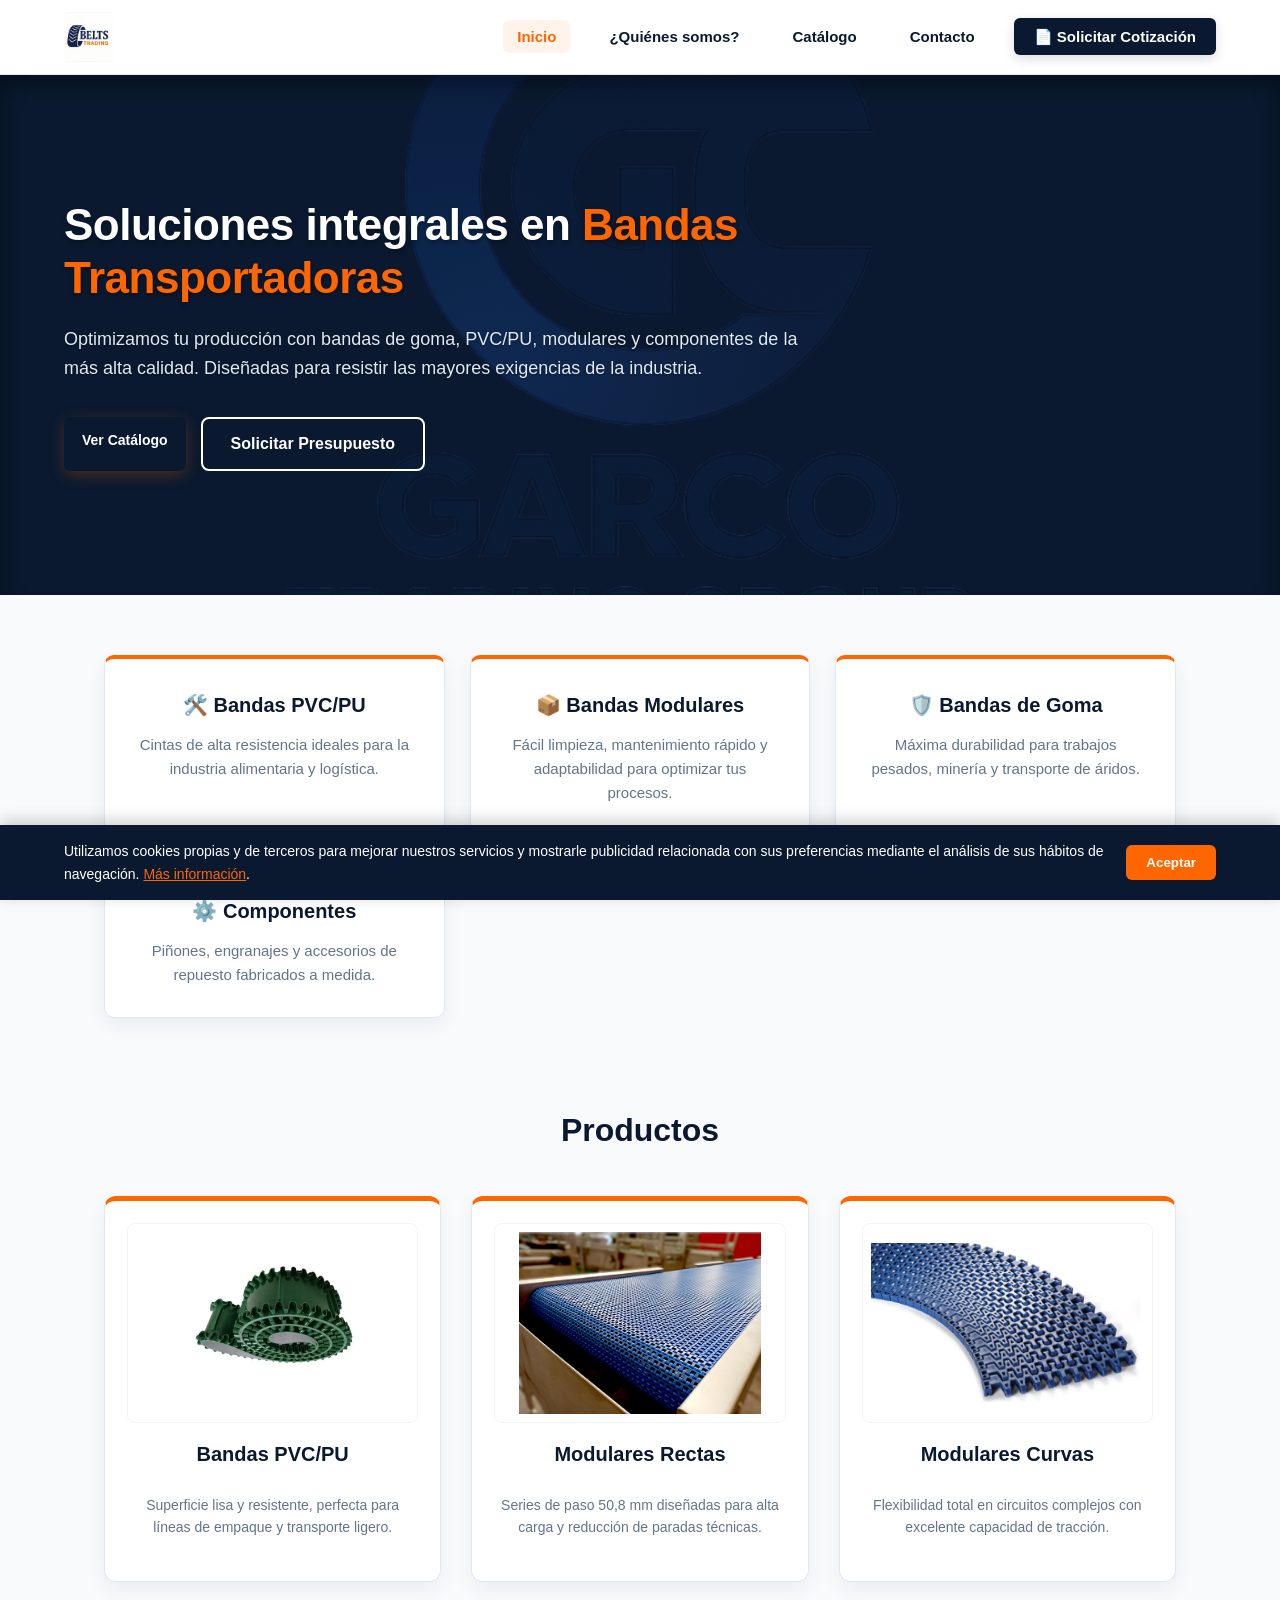
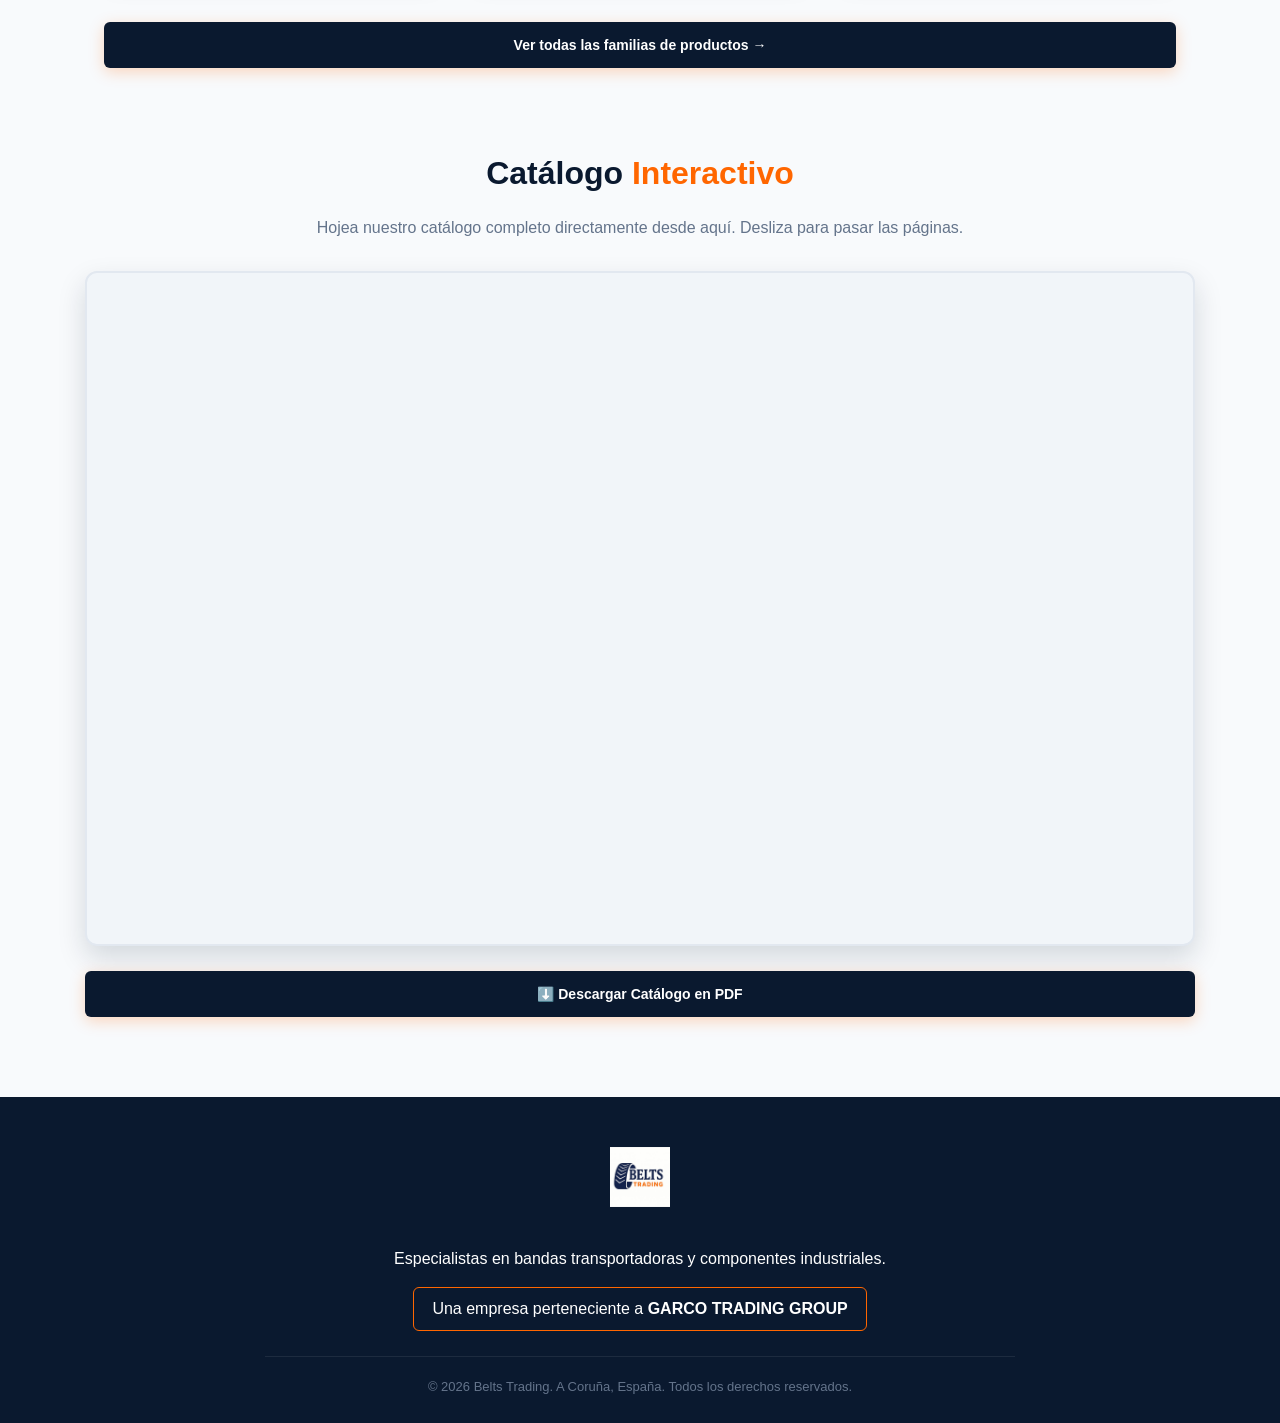
==== commit d761fd65: "mejoras" ====
--- a/index.html
+++ b/index.html
@@ -3,7 +3,8 @@
 <head>
     <meta charset="UTF-8">
     <meta name="viewport" content="width=device-width, initial-scale=1.0">
-    <title>Belts Trading | Bandas Transportadoras y Componentes</title>
+    <meta name="description" content="Especialistas en bandas transportadoras de PVC/PU, modulares y de goma. Optimiza tu producción industrial. Solicita presupuesto.">
+    <title>Belts Trading | Bandas Transportadoras Industriales</title>
     <link rel="stylesheet" href="styles.css">
     <style>
         /* Estilos específicos para el visor del PDF */
@@ -109,12 +110,12 @@
     </section>
 
     <section class="catalogo-destacado" style="max-width: 1200px; margin: 0 auto; padding: 0 5%;">
-        <h2 style="color: var(--azul-primario); font-size: 32px; font-weight: 800; text-align: center; margin-bottom: 40px;">Catálogo Destacado</h2>
+        <h2 style="color: var(--azul-primario); font-size: 32px; font-weight: 800; text-align: center; margin-bottom: 40px;">Productos</h2>
         
         <div class="carrusel" style="display: grid; grid-template-columns: repeat(auto-fit, minmax(260px, 1fr)); gap: 30px;">
             <div class="tarjeta-categoria" style="background: #fff; border: 1px solid var(--gris-borde); border-top: 5px solid var(--naranja); border-radius: 12px; padding: 22px; box-shadow: var(--sombra-suave); display: flex; flex-direction: column; text-align: center;">
                 <div class="contenedor-img-tarjeta" style="width: 100%; height: 200px; border-radius: 8px; overflow: hidden; margin-bottom: 15px;">
-                    <img src="images/image_5d85f9.jpg" alt="Bandas PVC/PU" style="width: 100%; height: 100%; object-fit: contain;">
+                    <img src="images/image (1).jpeg" alt="Bandas PVC/PU" style="width: 100%; height: 100%; object-fit: contain;">
                 </div>
                 <h3 style="color: var(--azul-primario); font-size: 20px;">Bandas PVC/PU</h3>
                 <p style="color: var(--texto-mutado); flex-grow: 1;">Superficie lisa y resistente, perfecta para líneas de empaque y transporte ligero.</p>
--- a/styles.css
+++ b/styles.css
@@ -1149,4 +1149,42 @@
         right: 10px;
         left: 10px;
     }
+}
+/* Caja única en formato lista para Accesorios */
+.caja-lista-accesorios {
+    background: #ffffff;
+    border: 1px solid #e2e8f0;
+    border-top: 5px solid #ff6600;
+    border-radius: 12px;
+    padding: 30px 35px;
+    box-shadow: 0 8px 20px rgba(10, 25, 47, 0.06);
+    max-width: 800px;
+    margin: 25px auto 0 auto;
+}
+
+.lista-accesorios {
+    list-style: none;
+    margin: 0;
+    padding: 0;
+}
+
+.lista-accesorios li {
+    display: flex;
+    align-items: center;
+    gap: 14px;
+    padding: 14px 0;
+    border-bottom: 1px solid #f1f5f9;
+    color: #0a192f;
+    font-size: 15px;
+    font-weight: 600;
+}
+
+.lista-accesorios li:last-child {
+    border-bottom: none;
+}
+
+.lista-accesorios li::before {
+    content: "●";
+    color: #ff6600;
+    font-size: 12px;
 }
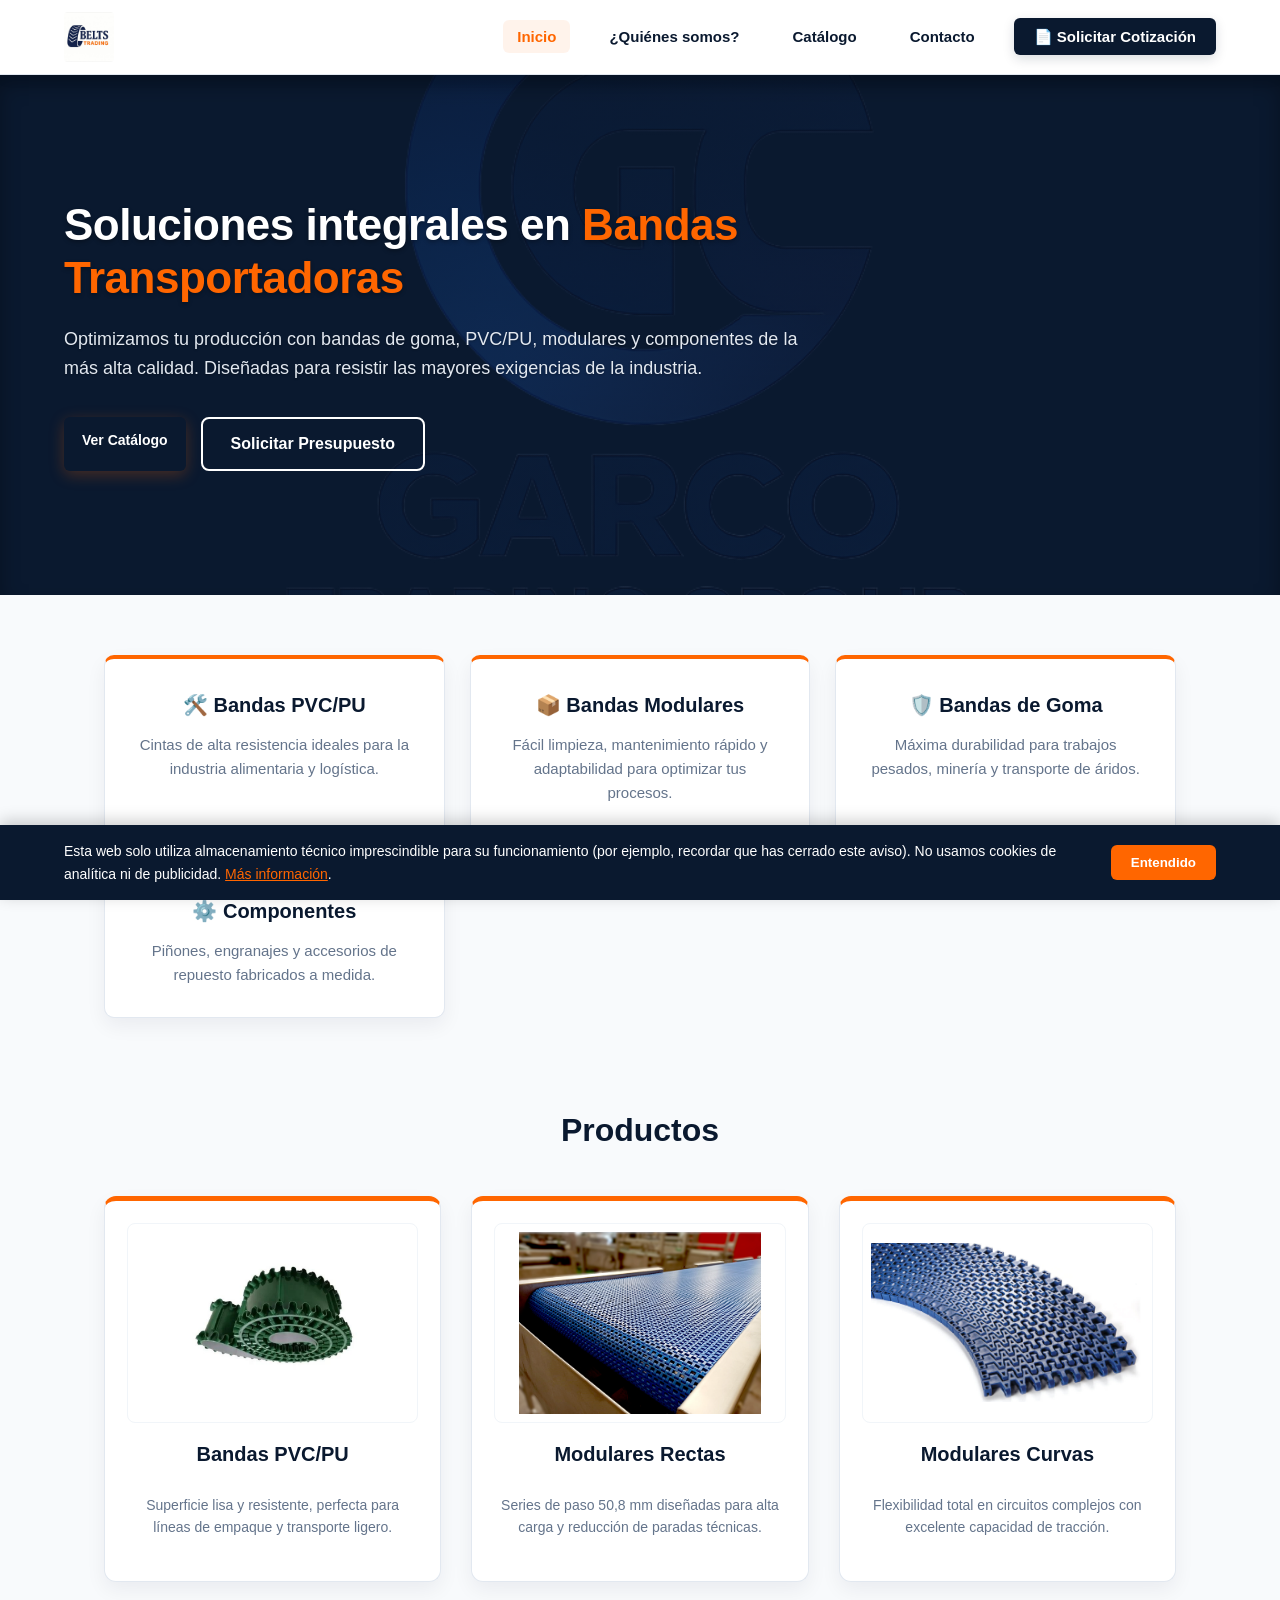
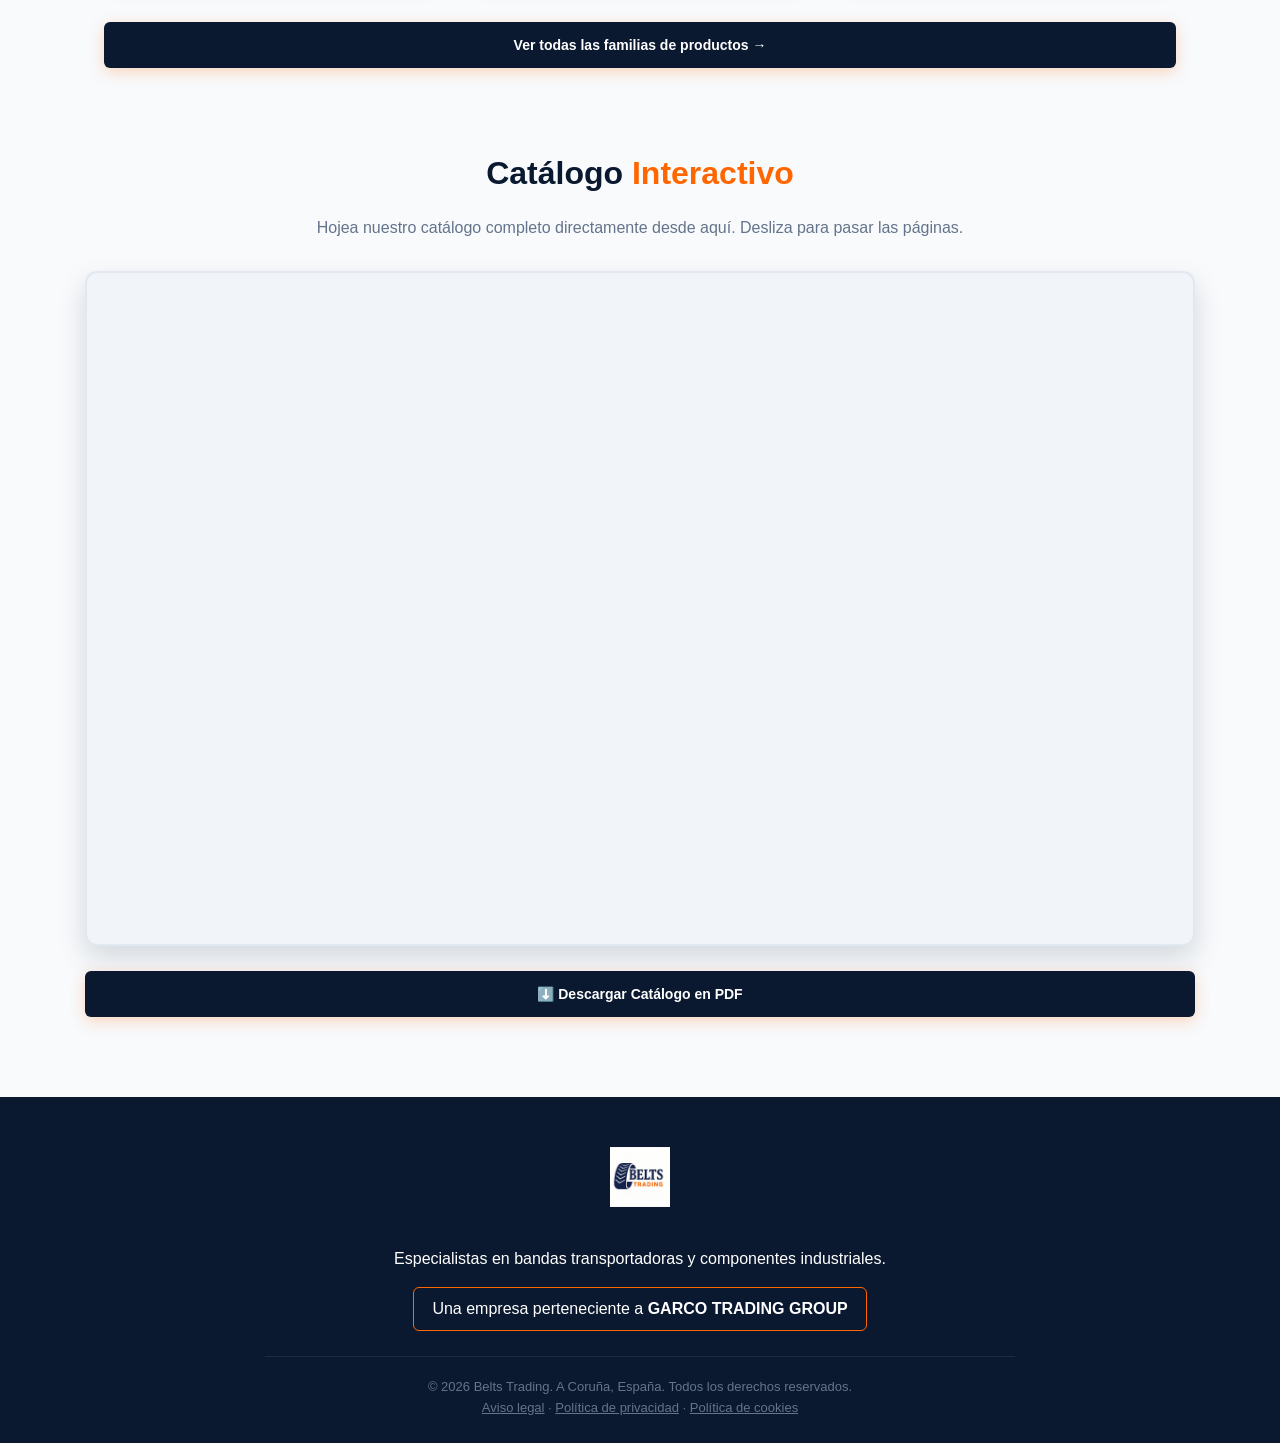
==== commit f2672415: "politica cookies" ====
--- a/index.html
+++ b/index.html
@@ -6,6 +6,7 @@
     <meta name="description" content="Especialistas en bandas transportadoras de PVC/PU, modulares y de goma. Optimiza tu producción industrial. Solicita presupuesto.">
     <title>Belts Trading | Bandas Transportadoras Industriales</title>
     <link rel="stylesheet" href="styles.css">
+    <script src="cookies.js" defer></script>
     <style>
         /* Estilos específicos para el visor del PDF */
         .visor-catalogo {
@@ -175,6 +176,8 @@
             </div>
             <div class="footer-legal">
                 &copy; 2026 Belts Trading. A Coruña, España. Todos los derechos reservados.
+                <br>
+                <a href="aviso-legal.html">Aviso legal</a> &middot; <a href="politica-privacidad.html">Política de privacidad</a> &middot; <a href="politica-cookies.html">Política de cookies</a>
             </div>
         </div>
     </footer>
--- a/styles.css
+++ b/styles.css
@@ -1187,4 +1187,21 @@
     content: "●";
     color: #ff6600;
     font-size: 12px;
-}+}
+
+/* ==============================================
+   LEGAL: enlaces de footer, casilla de privacidad, páginas legales
+   ============================================== */
+.footer-legal a { color: inherit; text-decoration: underline; }
+.footer-legal a:hover { opacity: 0.8; }
+.grupo-check { display: flex; align-items: flex-start; gap: 10px; margin: 15px 0 10px; }
+.grupo-check input { margin-top: 4px; width: auto; }
+.grupo-check label { font-size: 14px; line-height: 1.4; }
+.info-basica { font-size: 12px; line-height: 1.5; color: #555; margin: 0 0 18px; }
+.aviso-cookies .acciones-cookies { display: flex; gap: 10px; align-items: center; }
+.texto-legal { max-width: 900px; margin: 50px auto; padding: 0 20px; line-height: 1.7; }
+.texto-legal h2 { margin-top: 32px; color: var(--azul-primario); }
+.texto-legal table { width: 100%; border-collapse: collapse; margin: 15px 0; font-size: 14px; display: block; overflow-x: auto; }
+.texto-legal th, .texto-legal td { border: 1px solid #ccc; padding: 8px 10px; text-align: left; vertical-align: top; }
+.texto-legal th { background: #f0f3f7; }
+.completar { background: #fff3a8; padding: 0 3px; }
